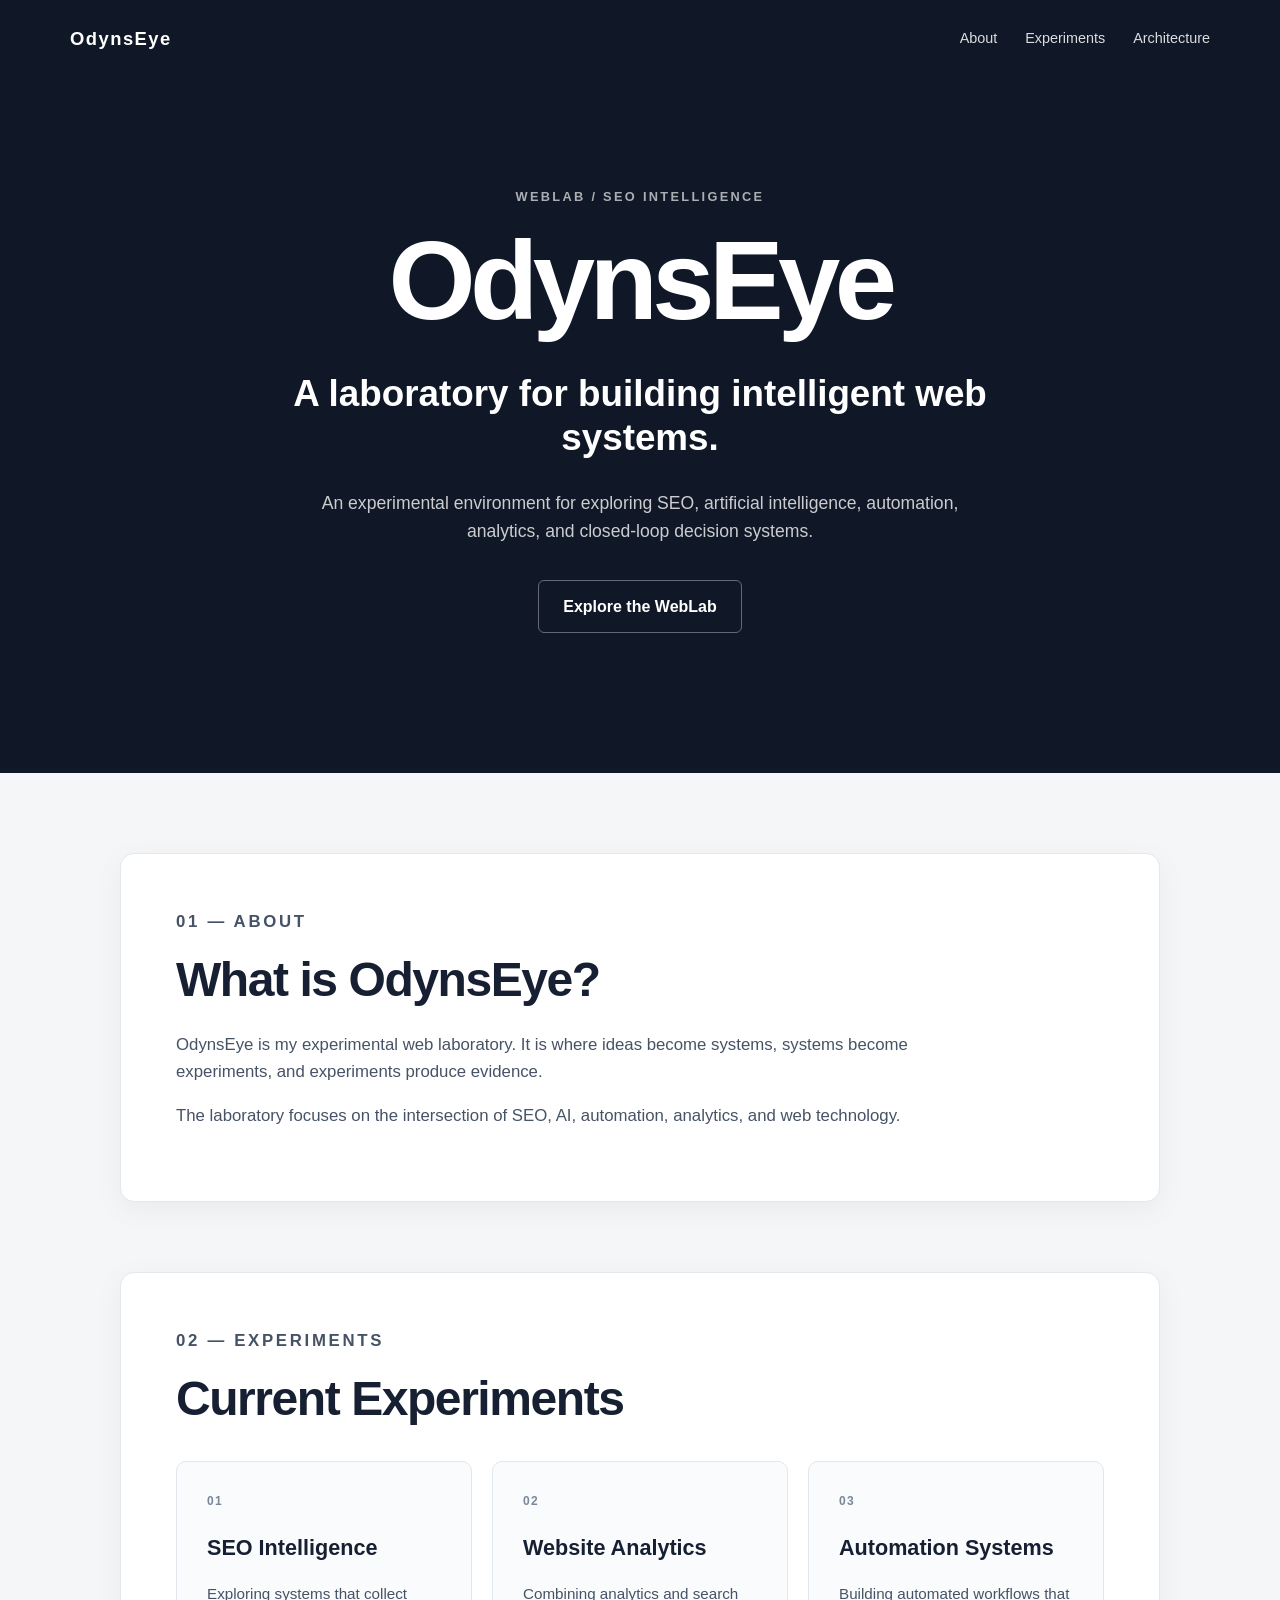
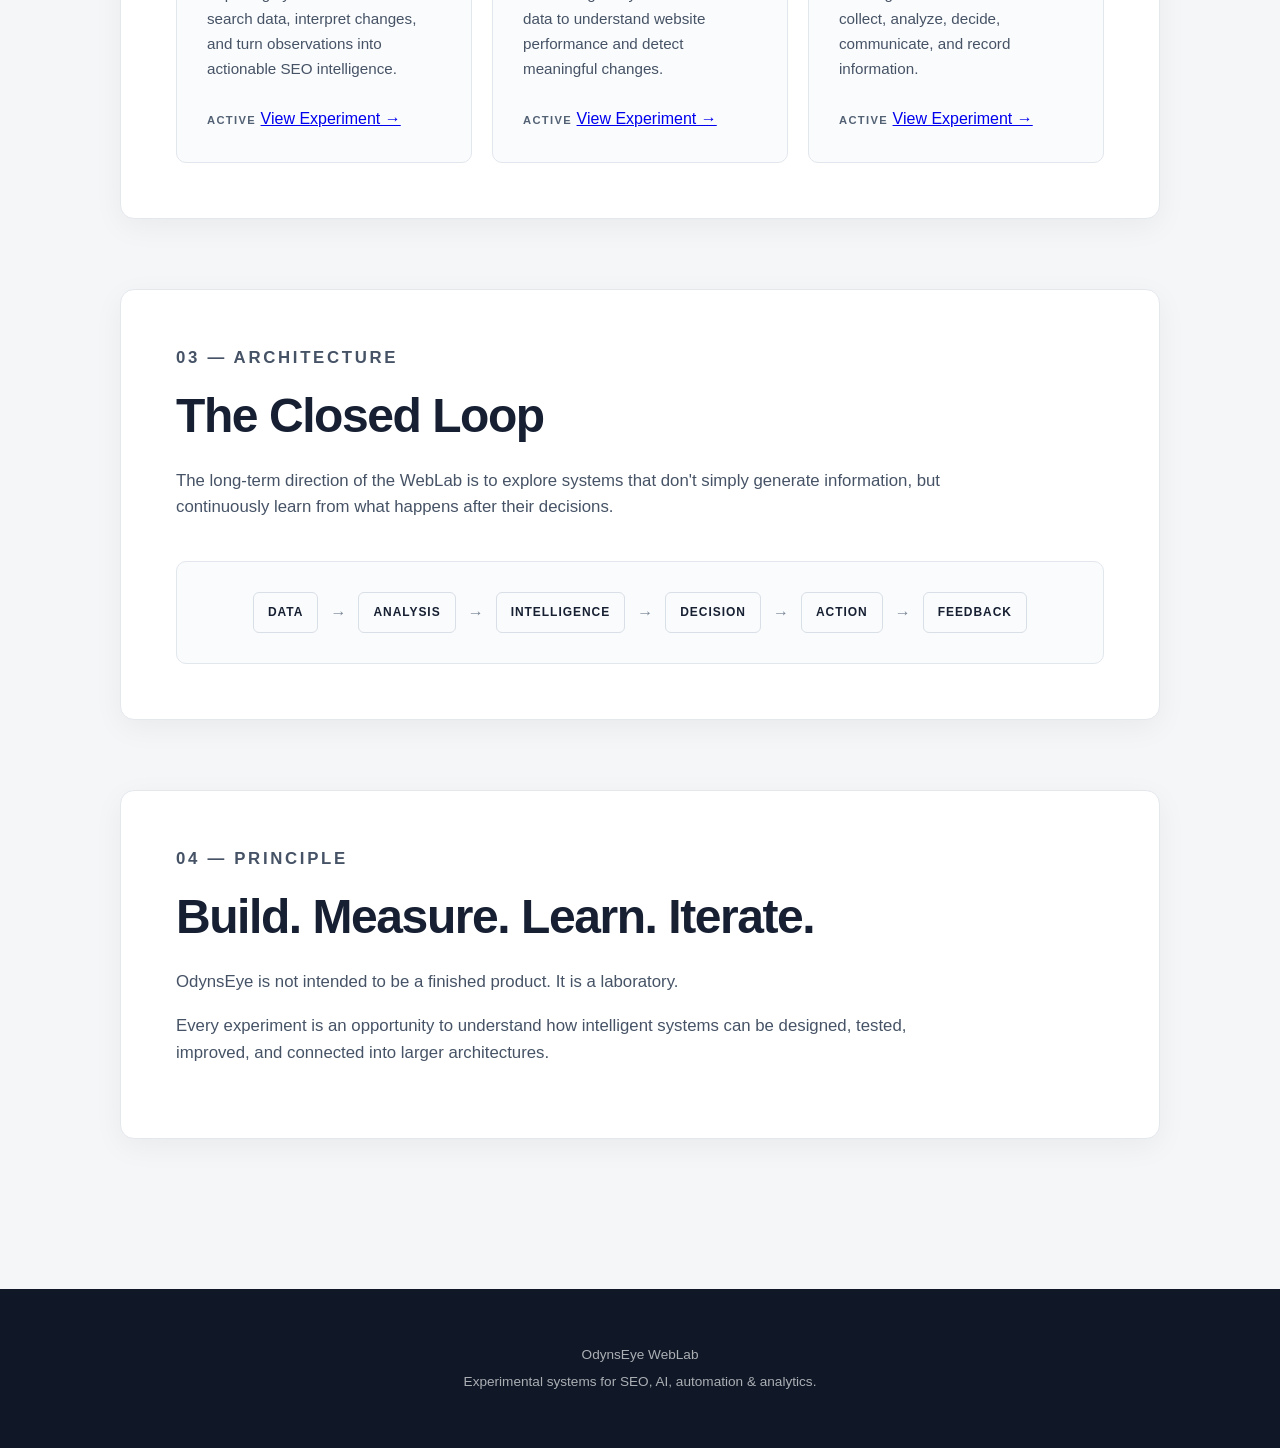
==== index.html @ a3a0fdaf "Update index.html" ====
<!DOCTYPE html>
<html lang="en">
<head>
    <meta charset="UTF-8">

    <meta name="viewport" content="width=device-width, initial-scale=1.0">

    <title>OdynsEye WebLab</title>

    <meta
        name="description"
        content="OdynsEye is a web laboratory for experimenting with SEO, AI, automation, analytics, and intelligent web systems."
    >

    <link rel="stylesheet" href="style.css">
</head>

<body>

    <header class="hero">

        <nav class="nav">
            <div class="logo">OdynsEye</div>

            <div class="nav-links">
                <a href="#about">About</a>
                <a href="#experiments">Experiments</a>
                <a href="#architecture">Architecture</a>
            </div>
        </nav>

        <div class="hero-content">

            <p class="eyebrow">WEBLAB / SEO INTELLIGENCE</p>

            <h1>OdynsEye</h1>

            <h2>A laboratory for building intelligent web systems.</h2>

            <p class="hero-text">
                An experimental environment for exploring SEO,
                artificial intelligence, automation, analytics,
                and closed-loop decision systems.
            </p>

            <a class="button" href="#experiments">
                Explore the WebLab
            </a>

        </div>

    </header>


    <main>

        <section id="about" class="section">

            <p class="section-label">01 — ABOUT</p>

            <h2>What is OdynsEye?</h2>

            <p>
                OdynsEye is my experimental web laboratory.
                It is where ideas become systems, systems become
                experiments, and experiments produce evidence.
            </p>

            <p>
                The laboratory focuses on the intersection of
                SEO, AI, automation, analytics, and web technology.
            </p>

        </section>


        <section id="experiments" class="section">

            <p class="section-label">02 — EXPERIMENTS</p>

            <h2>Current Experiments</h2>

            <div class="cards">

                <article class="card">
                    <span class="card-number">01</span>

                    <h3>SEO Intelligence</h3>

                    <p>
                        Exploring systems that collect search data,
                        interpret changes, and turn observations
                        into actionable SEO intelligence.
                    </p>

                    <span class="status">ACTIVE</span>

                    <a href="experiments/seo-intelligence.html">View Experiment →</a>
                </article>


                <article class="card">
                    <span class="card-number">02</span>

                    <h3>Website Analytics</h3>

                    <p>
                        Combining analytics and search data to
                        understand website performance and detect
                        meaningful changes.
                    </p>

                    <span class="status">ACTIVE</span>

                    <a href="#website-analytics">View Experiment →</a>
                </article>


                <article class="card">
                    <span class="card-number">03</span>

                    <h3>Automation Systems</h3>

                    <p>
                        Building automated workflows that collect,
                        analyze, decide, communicate, and record
                        information.
                    </p>

                    <span class="status">ACTIVE</span>

                    <a href="experiments/automation-systems.html">View Experiment →</a>
                </article>

            </div>

        </section>


        <section id="architecture" class="section">

            <p class="section-label">03 — ARCHITECTURE</p>

            <h2>The Closed Loop</h2>

            <p>
                The long-term direction of the WebLab is to explore
                systems that don't simply generate information,
                but continuously learn from what happens after
                their decisions.
            </p>

            <div class="loop">

                <div>DATA</div>
                <span>→</span>

                <div>ANALYSIS</div>
                <span>→</span>

                <div>INTELLIGENCE</div>
                <span>→</span>

                <div>DECISION</div>
                <span>→</span>

                <div>ACTION</div>
                <span>→</span>

                <div>FEEDBACK</div>

            </div>

        </section>


        <section class="section">

            <p class="section-label">04 — PRINCIPLE</p>

            <h2>Build. Measure. Learn. Iterate.</h2>

            <p>
                OdynsEye is not intended to be a finished product.
                It is a laboratory.
            </p>

            <p>
                Every experiment is an opportunity to understand
                how intelligent systems can be designed, tested,
                improved, and connected into larger architectures.
            </p>

        </section>

    </main>


    <footer>

        <p>
            OdynsEye WebLab
        </p>

        <p>
            Experimental systems for SEO, AI, automation & analytics.
        </p>

    </footer>

</body>
</html>
---- style.css ----
/* =========================================
   OdynsEye WebLab
   Visual System v1
   ========================================= */

* {
    box-sizing: border-box;
}

html {
    scroll-behavior: smooth;
}

body {
    margin: 0;
    font-family: Arial, Helvetica, sans-serif;
    line-height: 1.6;
    background: #f4f6f8;
    color: #172033;
}


/* =========================================
   NAVIGATION
   ========================================= */

.nav {
    max-width: 1200px;
    margin: 0 auto;
    padding: 24px 30px;

    display: flex;
    align-items: center;
    justify-content: space-between;
}

.logo {
    font-size: 1.15rem;
    font-weight: 700;
    letter-spacing: 0.08em;
}

.nav-links {
    display: flex;
    gap: 28px;
}

.nav-links a {
    color: white;
    text-decoration: none;
    font-size: 0.9rem;
    opacity: 0.85;
}

.nav-links a:hover {
    opacity: 1;
}


/* =========================================
   HERO
   ========================================= */

.hero {
    min-height: 620px;
    background: #101827;
    color: white;
}

.hero-content {
    max-width: 850px;
    margin: 0 auto;
    padding: 110px 30px 140px;
    text-align: center;
}

.eyebrow {
    margin: 0 0 20px;

    font-size: 0.8rem;
    font-weight: 700;
    letter-spacing: 0.18em;
    opacity: 0.65;
}

.hero h1 {
    margin: 0;

    font-size: clamp(4rem, 10vw, 7rem);
    line-height: 0.95;
    letter-spacing: -0.05em;
}

.hero h2 {
    margin: 38px auto 0;

    max-width: 760px;

    font-size: clamp(1.5rem, 3vw, 2.3rem);
    line-height: 1.2;
}

.hero-text {
    max-width: 700px;
    margin: 28px auto 35px;

    font-size: 1.1rem;
    opacity: 0.78;
}

.button {
    display: inline-block;

    padding: 13px 24px;

    border: 1px solid rgba(255, 255, 255, 0.35);
    border-radius: 6px;

    color: white;
    text-decoration: none;

    font-weight: 600;

    transition: all 0.2s ease;
}

.button:hover {
    background: white;
    color: #101827;
}


/* =========================================
   MAIN CONTENT
   ========================================= */

main {
    max-width: 1100px;
    margin: 0 auto;
    padding: 80px 30px;
}

.section {
    margin-bottom: 70px;

    padding: 55px;

    background: white;

    border: 1px solid #e4e8ed;
    border-radius: 14px;

    box-shadow: 0 8px 30px rgba(0, 0, 0, 0.05);
}

.section-label {
    margin: 0 0 18px;

    font-size: 0.75rem;
    font-weight: 700;
    letter-spacing: 0.16em;

    color: #637083;
}

.section h2 {
    margin: 0 0 25px;

    font-size: clamp(2rem, 4vw, 3rem);
    line-height: 1.1;
    letter-spacing: -0.03em;
}

.section p {
    max-width: 780px;

    font-size: 1.05rem;
    color: #465366;
}


/* =========================================
   EXPERIMENT CARDS
   ========================================= */

.cards {
    display: grid;
    grid-template-columns: repeat(3, 1fr);
    gap: 20px;

    margin-top: 35px;
}

.card {
    position: relative;

    padding: 30px;

    border: 1px solid #e2e7ed;
    border-radius: 10px;

    background: #fafbfc;

    transition:
        transform 0.2s ease,
        box-shadow 0.2s ease;
}

.card:hover {
    transform: translateY(-4px);
    box-shadow: 0 12px 30px rgba(0, 0, 0, 0.08);
}

.card-number {
    display: block;

    margin-bottom: 20px;

    font-size: 0.75rem;
    font-weight: 700;
    letter-spacing: 0.12em;

    color: #7a8798;
}

.card h3 {
    margin: 0 0 15px;

    font-size: 1.35rem;
}

.card p {
    margin-bottom: 25px;

    font-size: 0.95rem;
    line-height: 1.65;
}

.status {
    display: inline-block;

    font-size: 0.7rem;
    font-weight: 700;
    letter-spacing: 0.12em;

    color: #526174;
}


/* =========================================
   CLOSED LOOP
   ========================================= */

.loop {
    display: flex;
    align-items: center;
    justify-content: center;
    flex-wrap: wrap;
    gap: 12px;

    margin-top: 40px;
    padding: 30px;

    border: 1px solid #e2e7ed;
    border-radius: 10px;

    background: #fafbfc;
}

.loop div {
    padding: 10px 14px;

    border: 1px solid #d9dfe7;
    border-radius: 6px;

    font-size: 0.75rem;
    font-weight: 700;
    letter-spacing: 0.08em;
}

.loop span {
    color: #7a8798;
    font-weight: 700;
}


/* =========================================
   FOOTER
   ========================================= */

footer {
    padding: 50px 30px;

    text-align: center;

    background: #101827;
    color: white;
}

footer p {
    margin: 5px 0;

    opacity: 0.65;
    font-size: 0.85rem;
}


/* =========================================
   RESPONSIVE
   ========================================= */

@media (max-width: 800px) {

    .nav {
        padding: 20px;
    }

    .nav-links {
        gap: 15px;
    }

    .hero-content {
        padding: 90px 20px 110px;
    }

    main {
        padding: 50px 20px;
    }

    .section {
        padding: 35px 25px;
    }

    .cards {
        grid-template-columns: 1fr;
    }

    .loop {
        justify-content: flex-start;
    }
}


@media (max-width: 500px) {

    .nav {
        align-items: flex-start;
        flex-direction: column;
        gap: 15px;
    }

    .nav-links {
        flex-wrap: wrap;
    }

    .hero {
        min-height: auto;
    }

    .hero h1 {
        font-size: 4rem;
    }

    .hero h2 {
        font-size: 1.5rem;
    }

    .hero-text {
        font-size: 1rem;
    }
}
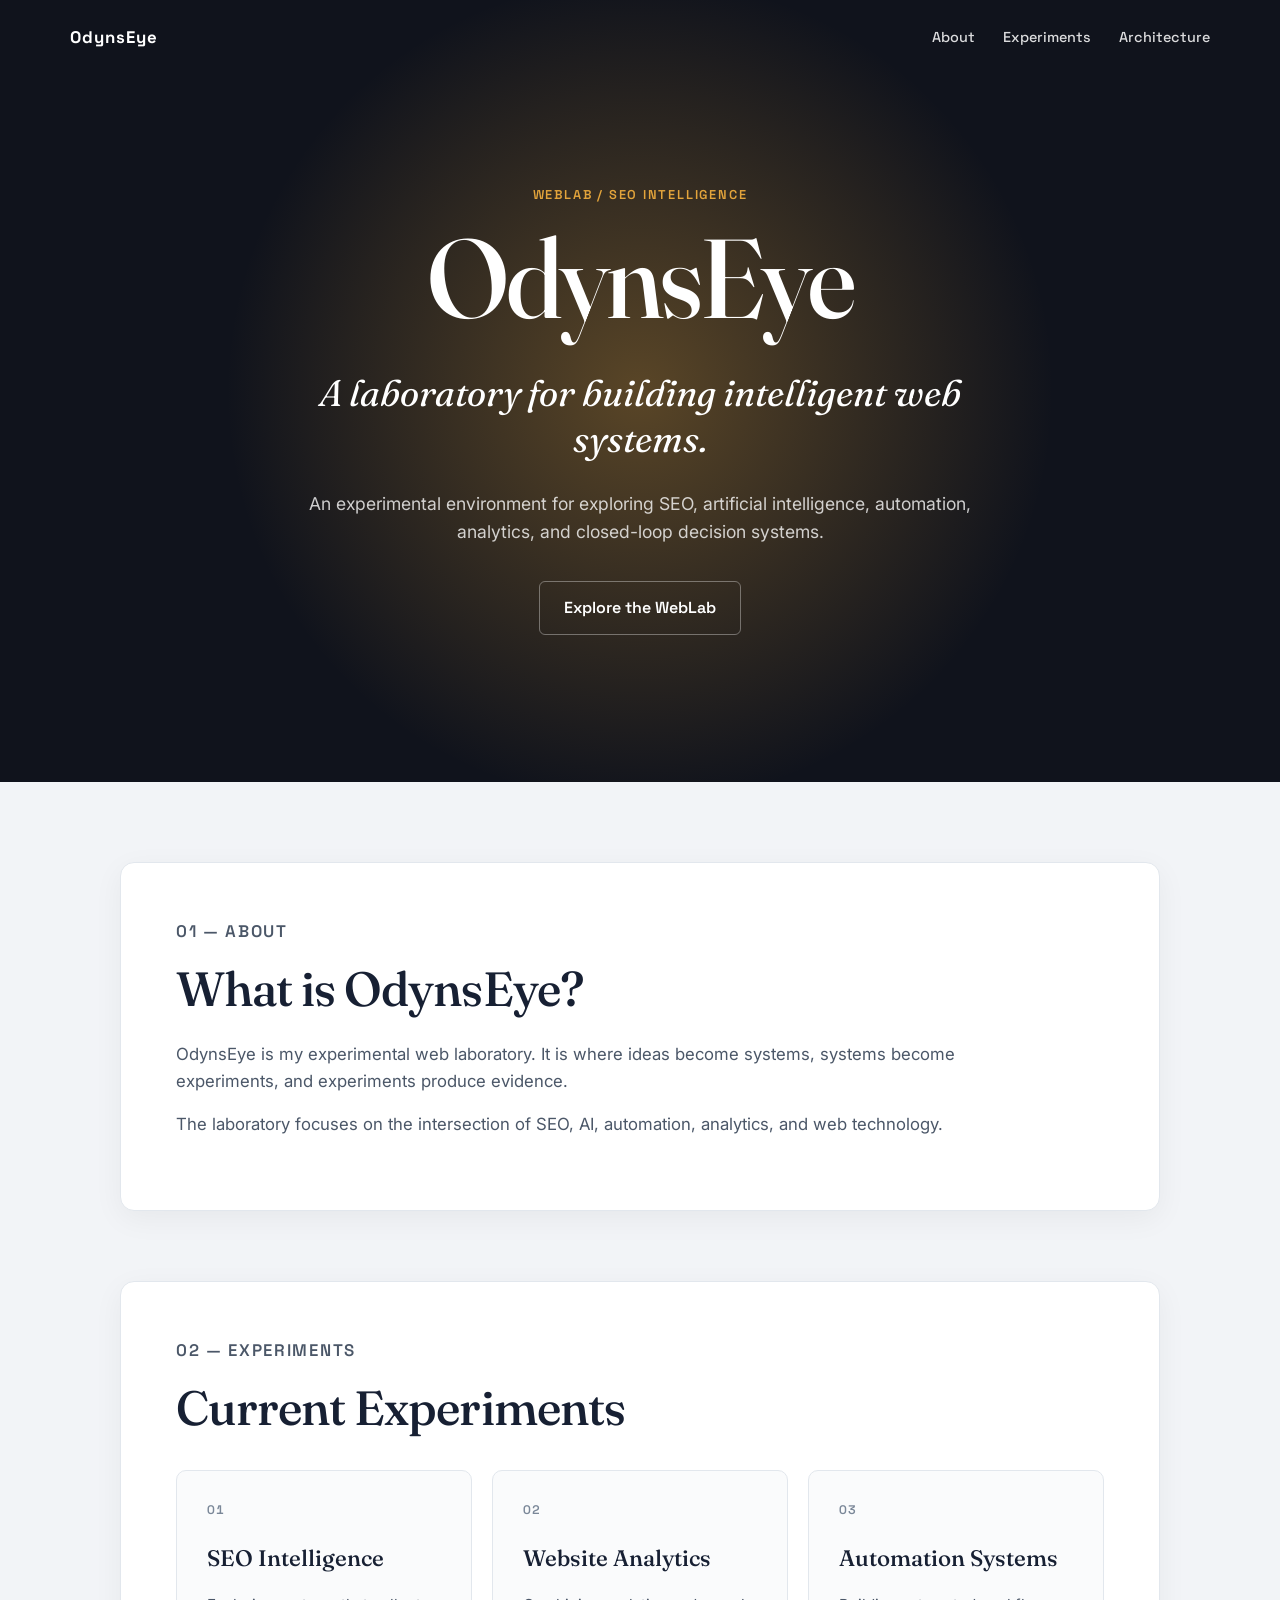
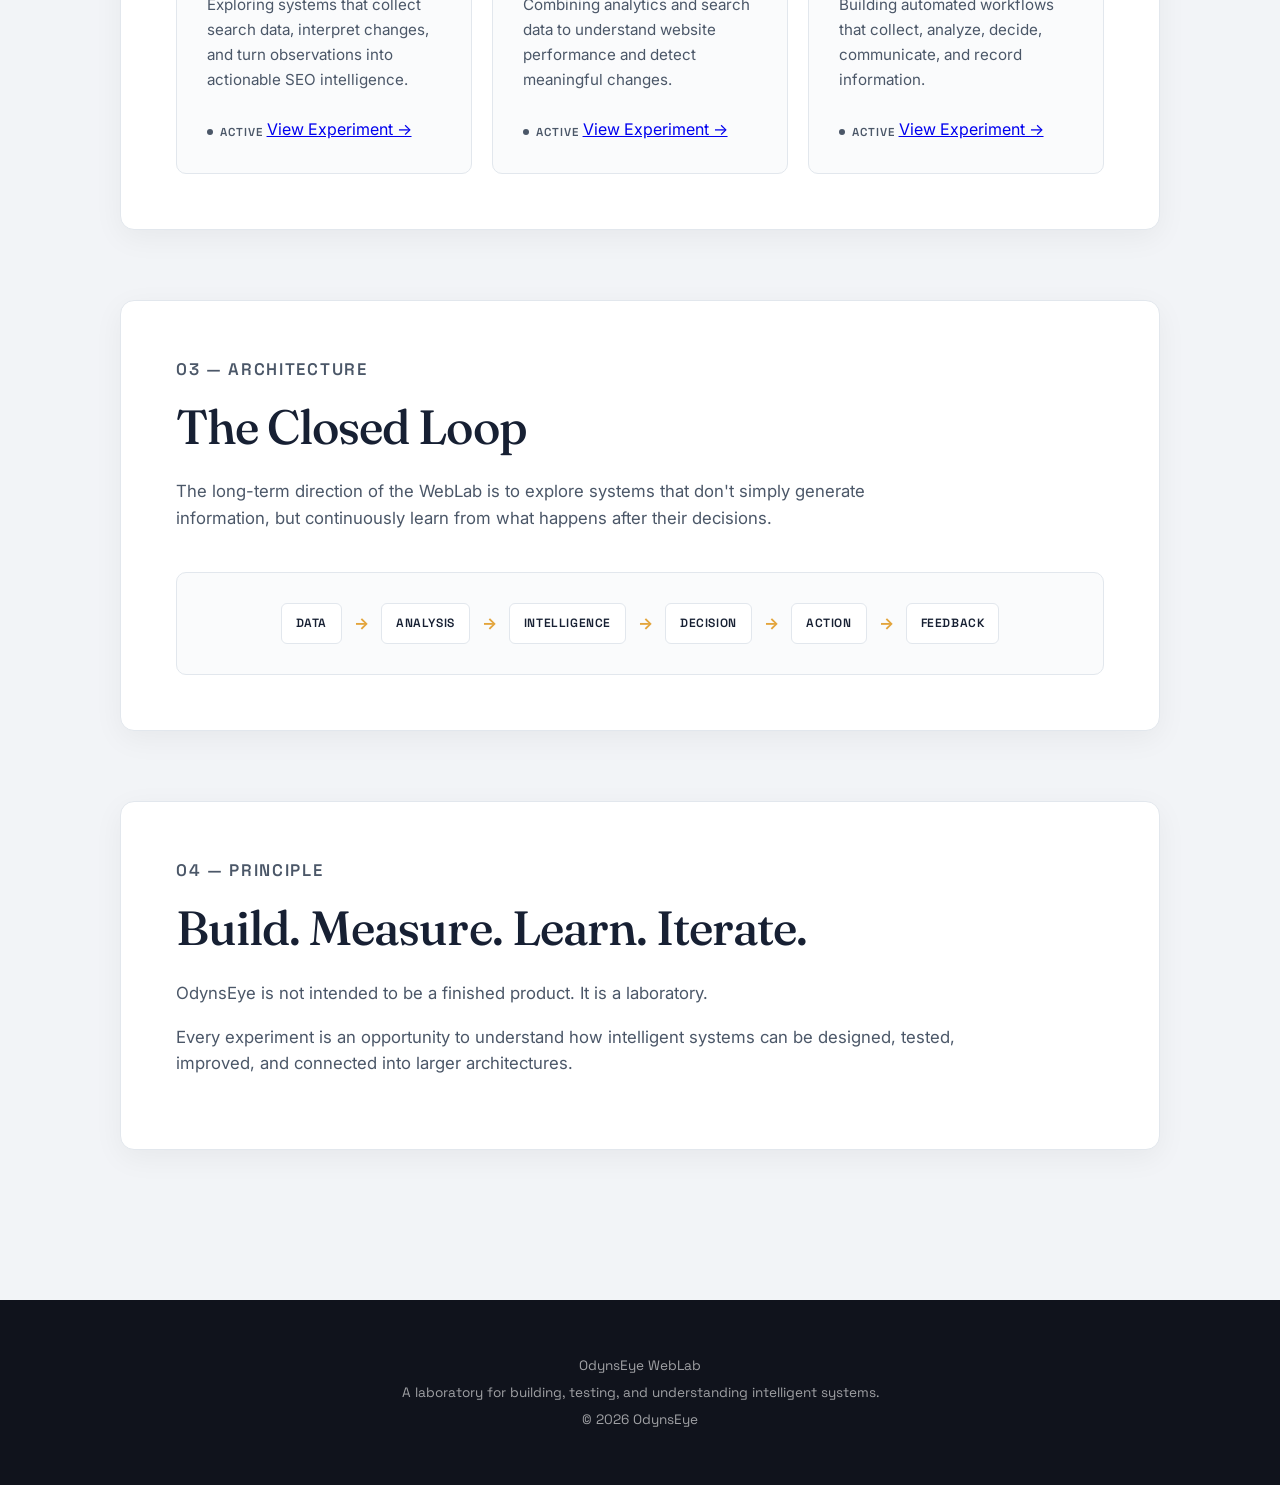
==== commit db242c9d: "Update index.html" ====
--- a/index.html
+++ b/index.html
@@ -112,7 +112,7 @@
 
                     <span class="status">ACTIVE</span>
 
-                    <a href="#website-analytics">View Experiment →</a>
+                    <a href="experiments/website-analytics.html">View Experiment →</a>
                 </article>
 
 
@@ -195,18 +195,11 @@
 
     </main>
 
-
-    <footer>
-
-        <p>
-            OdynsEye WebLab
-        </p>
-
-        <p>
-            Experimental systems for SEO, AI, automation & analytics.
-        </p>
-
-    </footer>
+<footer>
+    <p>OdynsEye WebLab</p>
+    <p>A laboratory for building, testing, and understanding intelligent systems.</p>
+    <p>© 2026 OdynsEye</p>
+</footer>
 
 </body>
 </html>
--- a/style.css
+++ b/style.css
@@ -1,7 +1,26 @@
 /* =========================================
    OdynsEye WebLab
-   Visual System v1
-   ========================================= */
+   Visual System v2 — "Iris & Instrument"
+   ========================================= */
+
+@import url('https://fonts.googleapis.com/css2?family=Fraunces:opsz,wght@9..144,400;9..144,500;9..144,600&family=Space+Grotesk:wght@500;600;700&family=Inter:wght@400;500&display=swap');
+
+:root {
+    --ink: #10131c;
+    --ink-soft: #171c29;
+    --paper: #f2f4f7;
+    --card: #ffffff;
+    --line: #e2e7ed;
+    --text-muted: #4b5768;
+    --text-faint: #7a8798;
+    --accent: #e3a43b;
+    --accent-dim: rgba(227, 164, 59, 0.35);
+    --scan: #6fd8c9;
+
+    --font-display: "Fraunces", "Iowan Old Style", Georgia, serif;
+    --font-mono: "Space Grotesk", "IBM Plex Mono", monospace;
+    --font-body: "Inter", -apple-system, "Segoe UI", sans-serif;
+}
 
 * {
     box-sizing: border-box;
@@ -13,9 +32,9 @@
 
 body {
     margin: 0;
-    font-family: Arial, Helvetica, sans-serif;
+    font-family: var(--font-body);
     line-height: 1.6;
-    background: #f4f6f8;
+    background: var(--paper);
     color: #172033;
 }
 
@@ -35,9 +54,11 @@
 }
 
 .logo {
-    font-size: 1.15rem;
+    font-family: var(--font-mono);
+    font-size: 1.05rem;
     font-weight: 700;
-    letter-spacing: 0.08em;
+    letter-spacing: 0.06em;
+    color: white;
 }
 
 .nav-links {
@@ -46,28 +67,89 @@
 }
 
 .nav-links a {
+    position: relative;
+
     color: white;
     text-decoration: none;
+    font-family: var(--font-mono);
     font-size: 0.9rem;
+    font-weight: 500;
     opacity: 0.85;
+}
+
+.nav-links a::after {
+    content: "";
+    position: absolute;
+    left: 0;
+    bottom: -4px;
+
+    width: 100%;
+    height: 1px;
+
+    background: var(--accent);
+    transform: scaleX(0);
+    transform-origin: left;
+    transition: transform 0.25s ease;
 }
 
 .nav-links a:hover {
     opacity: 1;
 }
 
+.nav-links a:hover::after {
+    transform: scaleX(1);
+}
+
+.nav-links a:focus-visible,
+.button:focus-visible {
+    outline: 2px solid var(--accent);
+    outline-offset: 3px;
+}
+
 
 /* =========================================
    HERO
    ========================================= */
 
 .hero {
+    position: relative;
+    overflow: hidden;
+
     min-height: 620px;
-    background: #101827;
+    background: var(--ink);
     color: white;
 }
 
+.hero::before {
+    content: "";
+    position: absolute;
+    top: 50%;
+    left: 50%;
+
+    width: 900px;
+    height: 900px;
+
+    background: radial-gradient(circle, var(--accent-dim) 0%, rgba(227, 164, 59, 0) 65%);
+    transform: translate(-50%, -50%);
+
+    animation: iris-breathe 7s ease-in-out infinite;
+}
+
+@keyframes iris-breathe {
+    0%, 100% {
+        opacity: 0.55;
+        transform: translate(-50%, -50%) scale(0.9);
+    }
+    50% {
+        opacity: 0.9;
+        transform: translate(-50%, -50%) scale(1.05);
+    }
+}
+
 .hero-content {
+    position: relative;
+    z-index: 1;
+
     max-width: 850px;
     margin: 0 auto;
     padding: 110px 30px 140px;
@@ -77,18 +159,29 @@
 .eyebrow {
     margin: 0 0 20px;
 
+    font-family: var(--font-mono);
     font-size: 0.8rem;
-    font-weight: 700;
-    letter-spacing: 0.18em;
-    opacity: 0.65;
+    font-weight: 600;
+    letter-spacing: 0.14em;
+    opacity: 0;
+    color: var(--accent);
+
+    animation: rise-in 0.7s ease forwards;
+    animation-delay: 0.05s;
 }
 
 .hero h1 {
     margin: 0;
 
+    font-family: var(--font-display);
+    font-weight: 500;
     font-size: clamp(4rem, 10vw, 7rem);
     line-height: 0.95;
-    letter-spacing: -0.05em;
+    letter-spacing: -0.03em;
+    opacity: 0;
+
+    animation: rise-in 0.8s ease forwards;
+    animation-delay: 0.18s;
 }
 
 .hero h2 {
@@ -96,8 +189,15 @@
 
     max-width: 760px;
 
+    font-family: var(--font-display);
+    font-weight: 400;
+    font-style: italic;
     font-size: clamp(1.5rem, 3vw, 2.3rem);
-    line-height: 1.2;
+    line-height: 1.25;
+    opacity: 0;
+
+    animation: rise-in 0.8s ease forwards;
+    animation-delay: 0.34s;
 }
 
 .hero-text {
@@ -105,10 +205,27 @@
     margin: 28px auto 35px;
 
     font-size: 1.1rem;
-    opacity: 0.78;
+    opacity: 0;
+    color: rgba(255, 255, 255, 0.78);
+
+    animation: rise-in 0.8s ease forwards;
+    animation-delay: 0.5s;
+}
+
+@keyframes rise-in {
+    from {
+        opacity: 0;
+        transform: translateY(16px);
+    }
+    to {
+        opacity: 1;
+        transform: translateY(0);
+    }
 }
 
 .button {
+    position: relative;
+    overflow: hidden;
     display: inline-block;
 
     padding: 13px 24px;
@@ -118,15 +235,40 @@
 
     color: white;
     text-decoration: none;
-
+    font-family: var(--font-mono);
     font-weight: 600;
 
-    transition: all 0.2s ease;
+    opacity: 0;
+
+    animation: rise-in 0.8s ease forwards;
+    animation-delay: 0.64s;
+
+    transition: color 0.25s ease, border-color 0.25s ease, background 0.25s ease;
+}
+
+.button::before {
+    content: "";
+    position: absolute;
+    top: 0;
+    left: -60%;
+
+    width: 40%;
+    height: 100%;
+
+    background: rgba(255, 255, 255, 0.5);
+    transform: skewX(-20deg);
+
+    transition: left 0.5s ease;
 }
 
 .button:hover {
     background: white;
-    color: #101827;
+    color: var(--ink);
+    border-color: white;
+}
+
+.button:hover::before {
+    left: 130%;
 }
 
 
@@ -145,9 +287,9 @@
 
     padding: 55px;
 
-    background: white;
-
-    border: 1px solid #e4e8ed;
+    background: var(--card);
+
+    border: 1px solid var(--line);
     border-radius: 14px;
 
     box-shadow: 0 8px 30px rgba(0, 0, 0, 0.05);
@@ -156,26 +298,29 @@
 .section-label {
     margin: 0 0 18px;
 
-    font-size: 0.75rem;
-    font-weight: 700;
-    letter-spacing: 0.16em;
-
-    color: #637083;
+    font-family: var(--font-mono);
+    font-size: 0.78rem;
+    font-weight: 600;
+    letter-spacing: 0.1em;
+
+    color: var(--text-faint);
 }
 
 .section h2 {
     margin: 0 0 25px;
 
+    font-family: var(--font-display);
+    font-weight: 500;
     font-size: clamp(2rem, 4vw, 3rem);
     line-height: 1.1;
-    letter-spacing: -0.03em;
+    letter-spacing: -0.02em;
 }
 
 .section p {
     max-width: 780px;
 
     font-size: 1.05rem;
-    color: #465366;
+    color: var(--text-muted);
 }
 
 
@@ -193,22 +338,45 @@
 
 .card {
     position: relative;
+    overflow: hidden;
 
     padding: 30px;
 
-    border: 1px solid #e2e7ed;
+    border: 1px solid var(--line);
     border-radius: 10px;
 
     background: #fafbfc;
 
     transition:
-        transform 0.2s ease,
-        box-shadow 0.2s ease;
+        transform 0.25s ease,
+        box-shadow 0.25s ease,
+        border-color 0.25s ease;
+}
+
+.card::before {
+    content: "";
+    position: absolute;
+    top: 0;
+    left: 0;
+    right: 0;
+
+    height: 3px;
+
+    background: var(--accent);
+    transform: scaleX(0);
+    transform-origin: left;
+
+    transition: transform 0.3s ease;
 }
 
 .card:hover {
     transform: translateY(-4px);
     box-shadow: 0 12px 30px rgba(0, 0, 0, 0.08);
+    border-color: rgba(227, 164, 59, 0.4);
+}
+
+.card:hover::before {
+    transform: scaleX(1);
 }
 
 .card-number {
@@ -216,17 +384,21 @@
 
     margin-bottom: 20px;
 
-    font-size: 0.75rem;
-    font-weight: 700;
-    letter-spacing: 0.12em;
-
-    color: #7a8798;
+    font-family: var(--font-mono);
+    font-size: 0.78rem;
+    font-weight: 600;
+    letter-spacing: 0.08em;
+    font-variant-numeric: tabular-nums;
+
+    color: var(--text-faint);
 }
 
 .card h3 {
     margin: 0 0 15px;
 
-    font-size: 1.35rem;
+    font-family: var(--font-display);
+    font-weight: 500;
+    font-size: 1.4rem;
 }
 
 .card p {
@@ -234,16 +406,41 @@
 
     font-size: 0.95rem;
     line-height: 1.65;
+    color: var(--text-muted);
 }
 
 .status {
-    display: inline-block;
-
-    font-size: 0.7rem;
-    font-weight: 700;
-    letter-spacing: 0.12em;
-
-    color: #526174;
+    display: inline-flex;
+    align-items: center;
+    gap: 7px;
+
+    font-family: var(--font-mono);
+    font-size: 0.72rem;
+    font-weight: 600;
+    letter-spacing: 0.08em;
+
+    color: var(--text-muted);
+}
+
+.status::before {
+    content: "";
+
+    width: 6px;
+    height: 6px;
+    border-radius: 50%;
+
+    background: currentColor;
+
+    animation: pulse-dot 2s ease-in-out infinite;
+}
+
+@keyframes pulse-dot {
+    0%, 100% {
+        opacity: 0.4;
+    }
+    50% {
+        opacity: 1;
+    }
 }
 
 
@@ -252,6 +449,9 @@
    ========================================= */
 
 .loop {
+    position: relative;
+    overflow: hidden;
+
     display: flex;
     align-items: center;
     justify-content: center;
@@ -261,25 +461,57 @@
     margin-top: 40px;
     padding: 30px;
 
-    border: 1px solid #e2e7ed;
+    border: 1px solid var(--line);
     border-radius: 10px;
 
     background: #fafbfc;
 }
 
+.loop::after {
+    content: "";
+    position: absolute;
+    top: 0;
+    left: -30%;
+
+    width: 30%;
+    height: 100%;
+
+    background: linear-gradient(90deg, transparent, rgba(111, 216, 201, 0.16), transparent);
+
+    animation: scan-sweep 4.5s linear infinite;
+}
+
+@keyframes scan-sweep {
+    from {
+        left: -30%;
+    }
+    to {
+        left: 100%;
+    }
+}
+
 .loop div {
+    position: relative;
+    z-index: 1;
+
     padding: 10px 14px;
 
-    border: 1px solid #d9dfe7;
+    border: 1px solid var(--line);
     border-radius: 6px;
 
+    font-family: var(--font-mono);
     font-size: 0.75rem;
-    font-weight: 700;
-    letter-spacing: 0.08em;
+    font-weight: 600;
+    letter-spacing: 0.05em;
+
+    background: var(--card);
 }
 
 .loop span {
-    color: #7a8798;
+    position: relative;
+    z-index: 1;
+
+    color: var(--accent);
     font-weight: 700;
 }
 
@@ -293,14 +525,15 @@
 
     text-align: center;
 
-    background: #101827;
+    background: var(--ink);
     color: white;
 }
 
 footer p {
     margin: 5px 0;
 
-    opacity: 0.65;
+    font-family: var(--font-mono);
+    opacity: 0.6;
     font-size: 0.85rem;
 }
 
@@ -369,3 +602,32 @@
         font-size: 1rem;
     }
 }
+
+
+/* =========================================
+   MOTION PREFERENCES
+   ========================================= */
+
+@media (prefers-reduced-motion: reduce) {
+
+    .hero::before,
+    .loop::after,
+    .status::before {
+        animation: none;
+    }
+
+    .eyebrow,
+    .hero h1,
+    .hero h2,
+    .hero-text,
+    .button {
+        animation: none;
+        opacity: 1;
+    }
+
+    .card,
+    .button::before,
+    .nav-links a::after {
+        transition: none;
+    }
+}
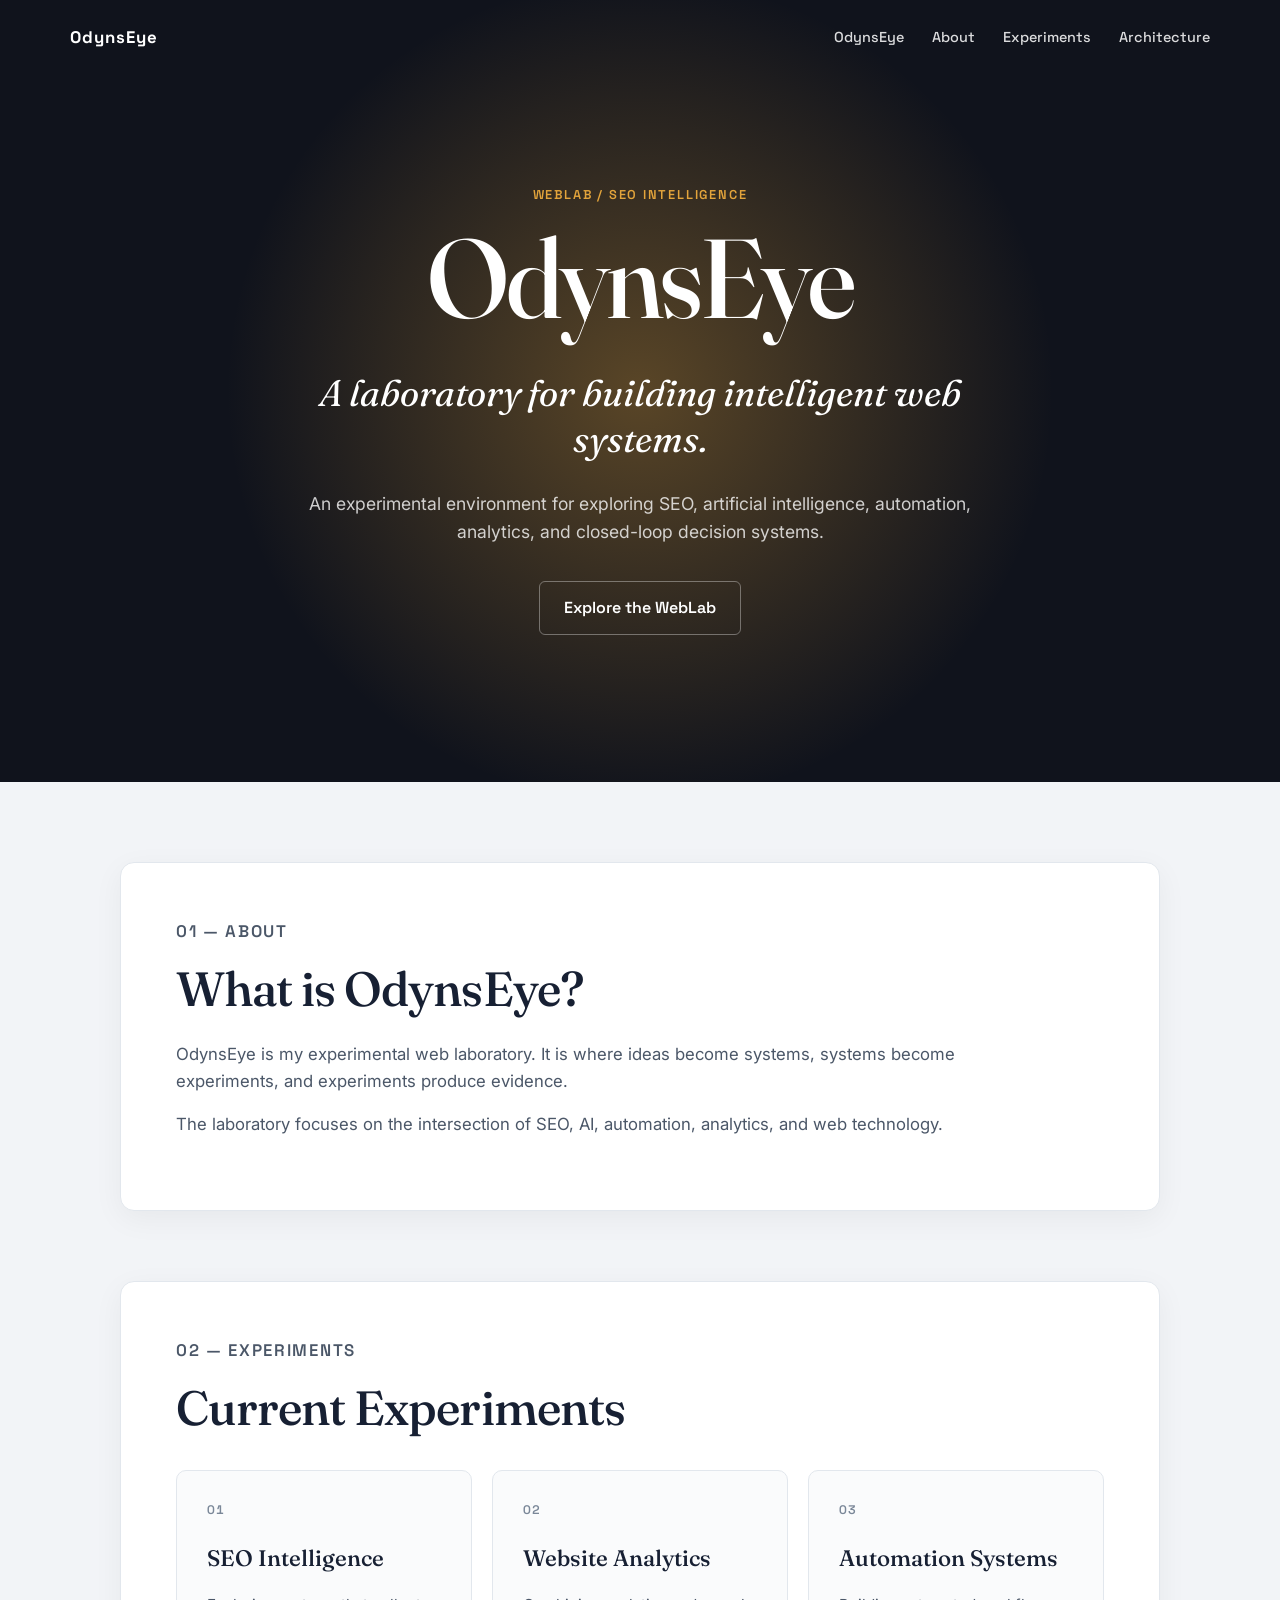
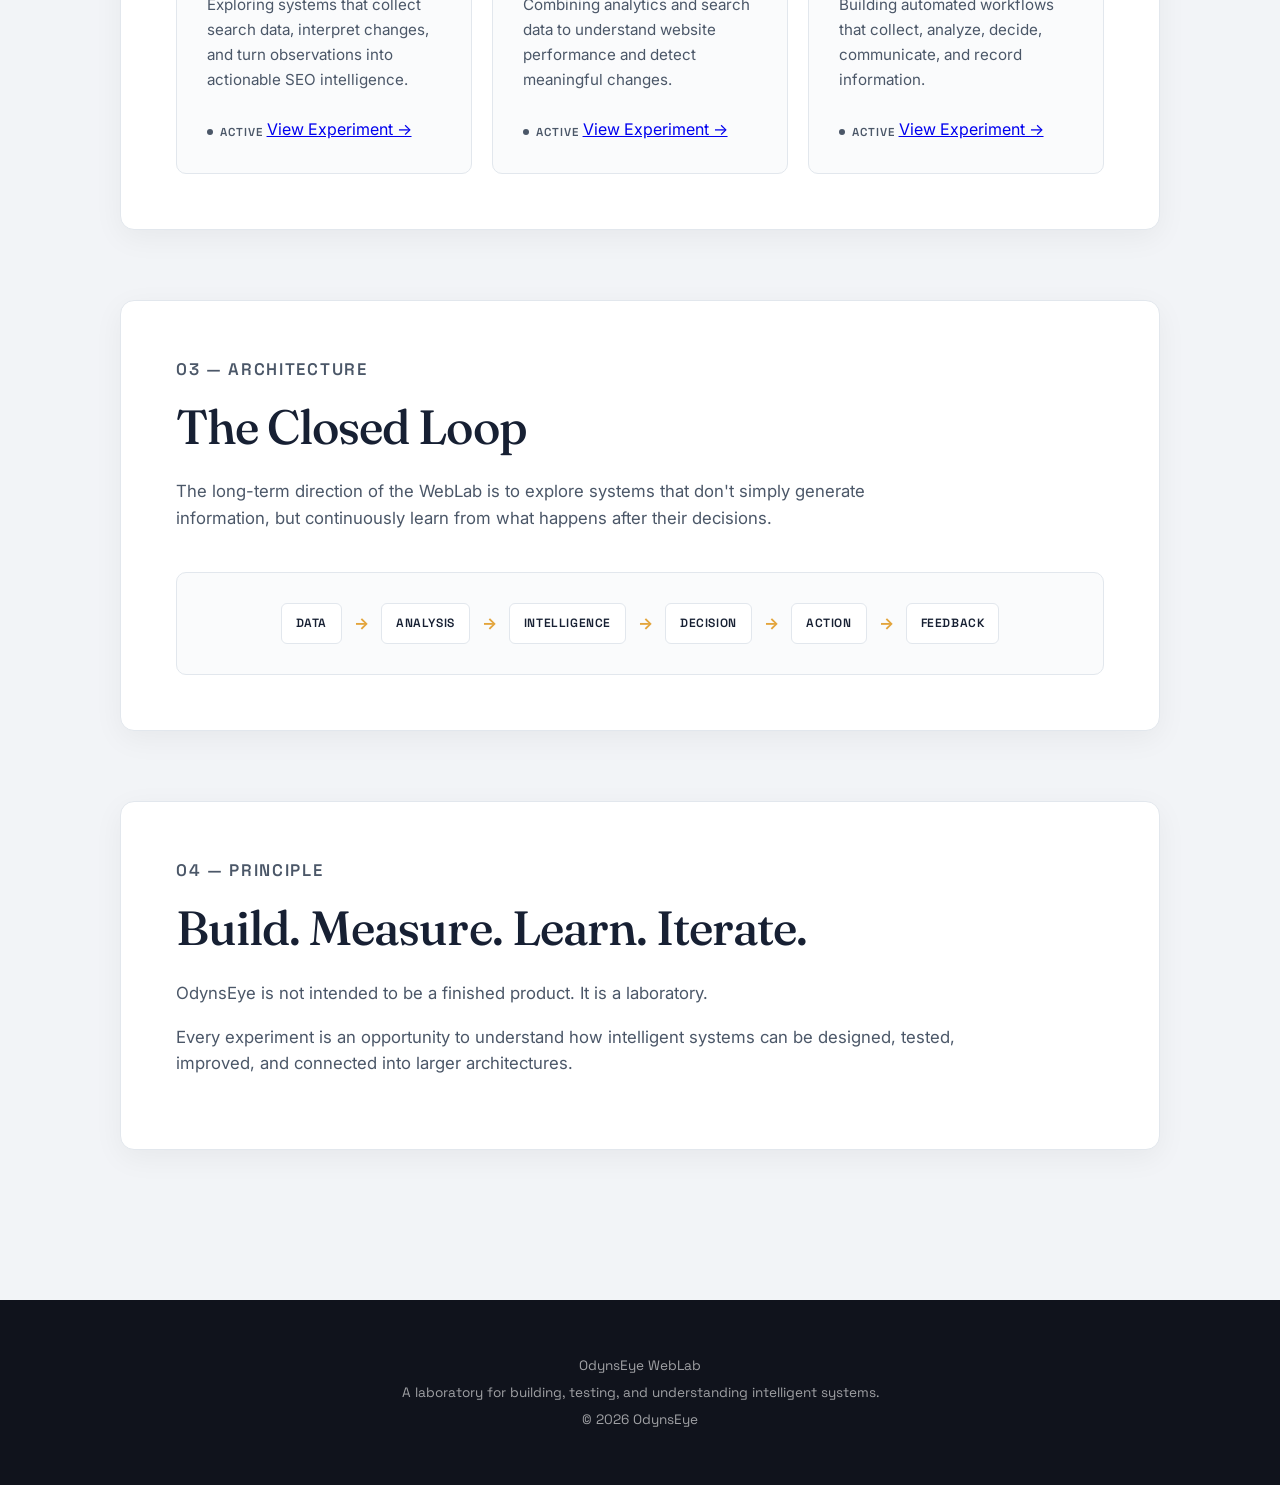
==== commit a6036fb7: "Update index.html" ====
--- a/index.html
+++ b/index.html
@@ -23,9 +23,10 @@
             <div class="logo">OdynsEye</div>
 
             <div class="nav-links">
-                <a href="#about">About</a>
+                <a href="index.html">OdynsEye</a>
+                <a href="about/index.html">About</a>
                 <a href="#experiments">Experiments</a>
-                <a href="#architecture">Architecture</a>
+                <a href="architecture/index.html">Architecture</a>
             </div>
         </nav>
 
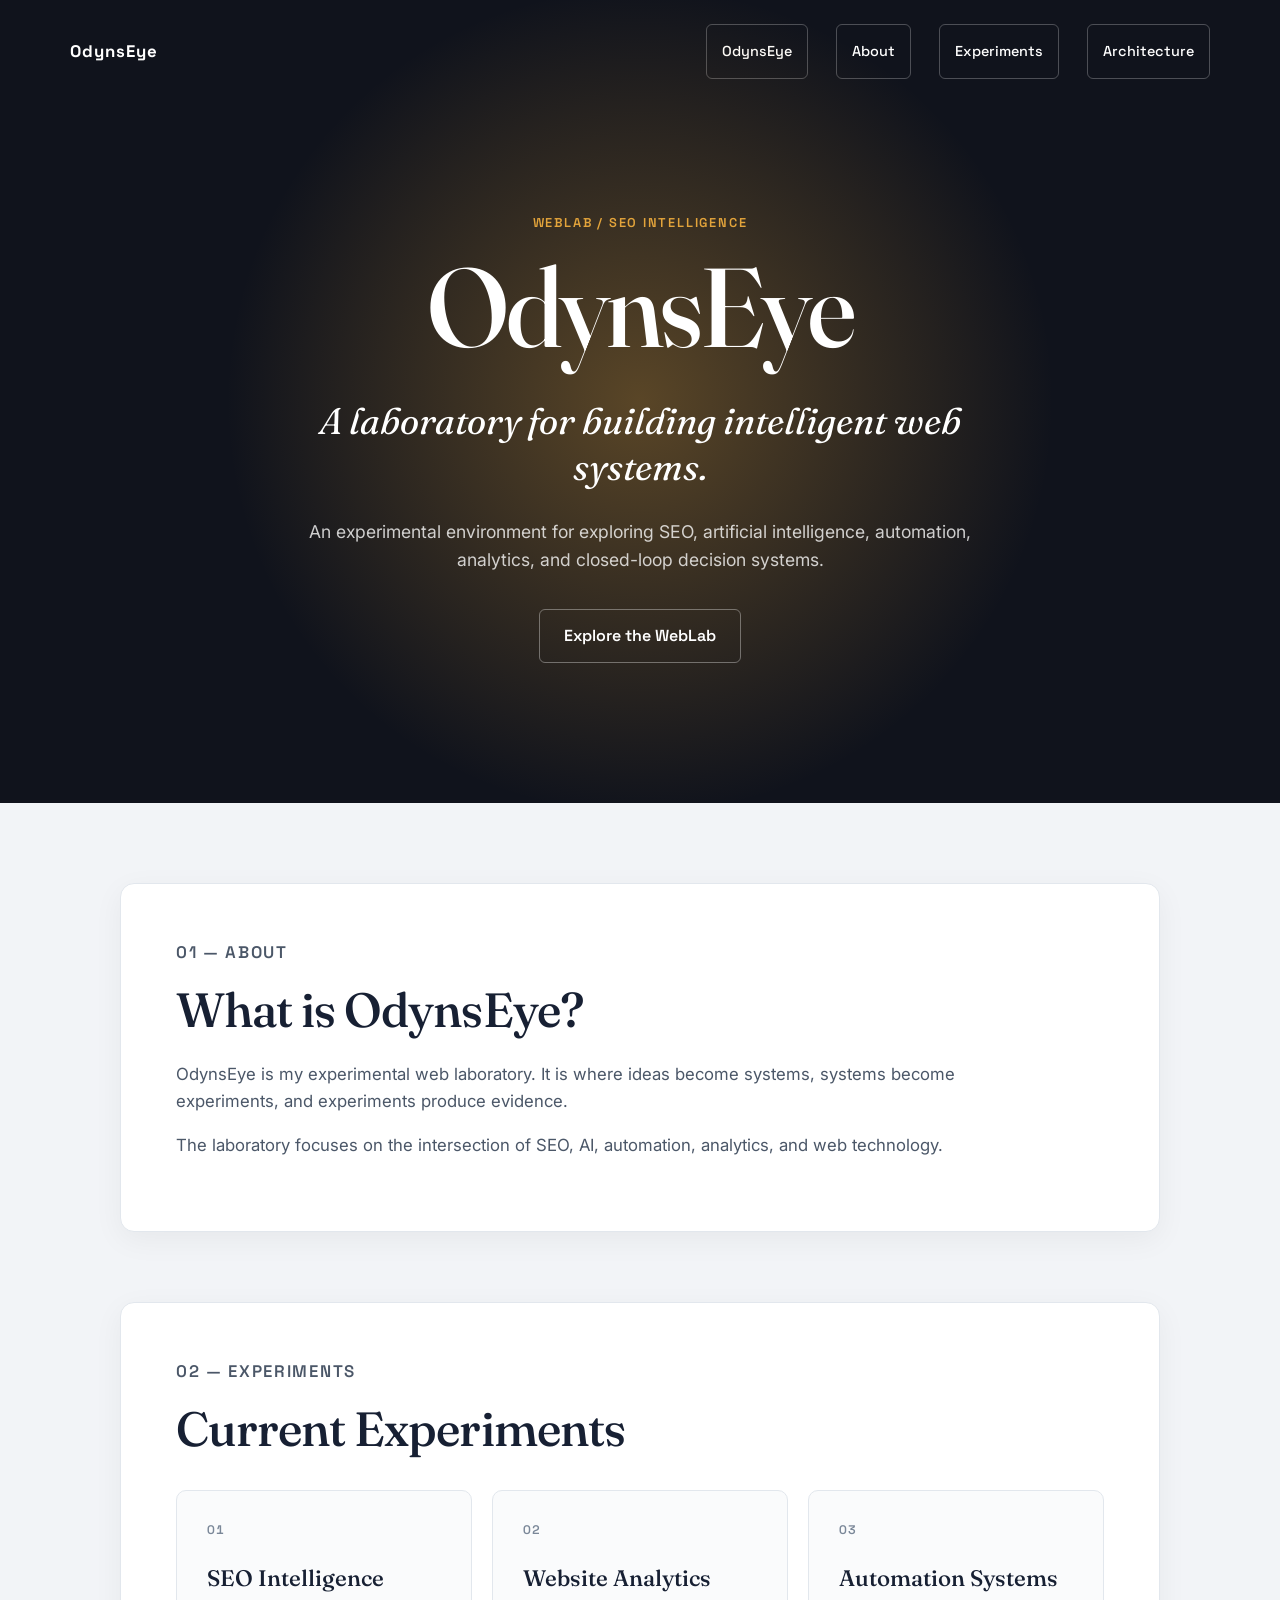
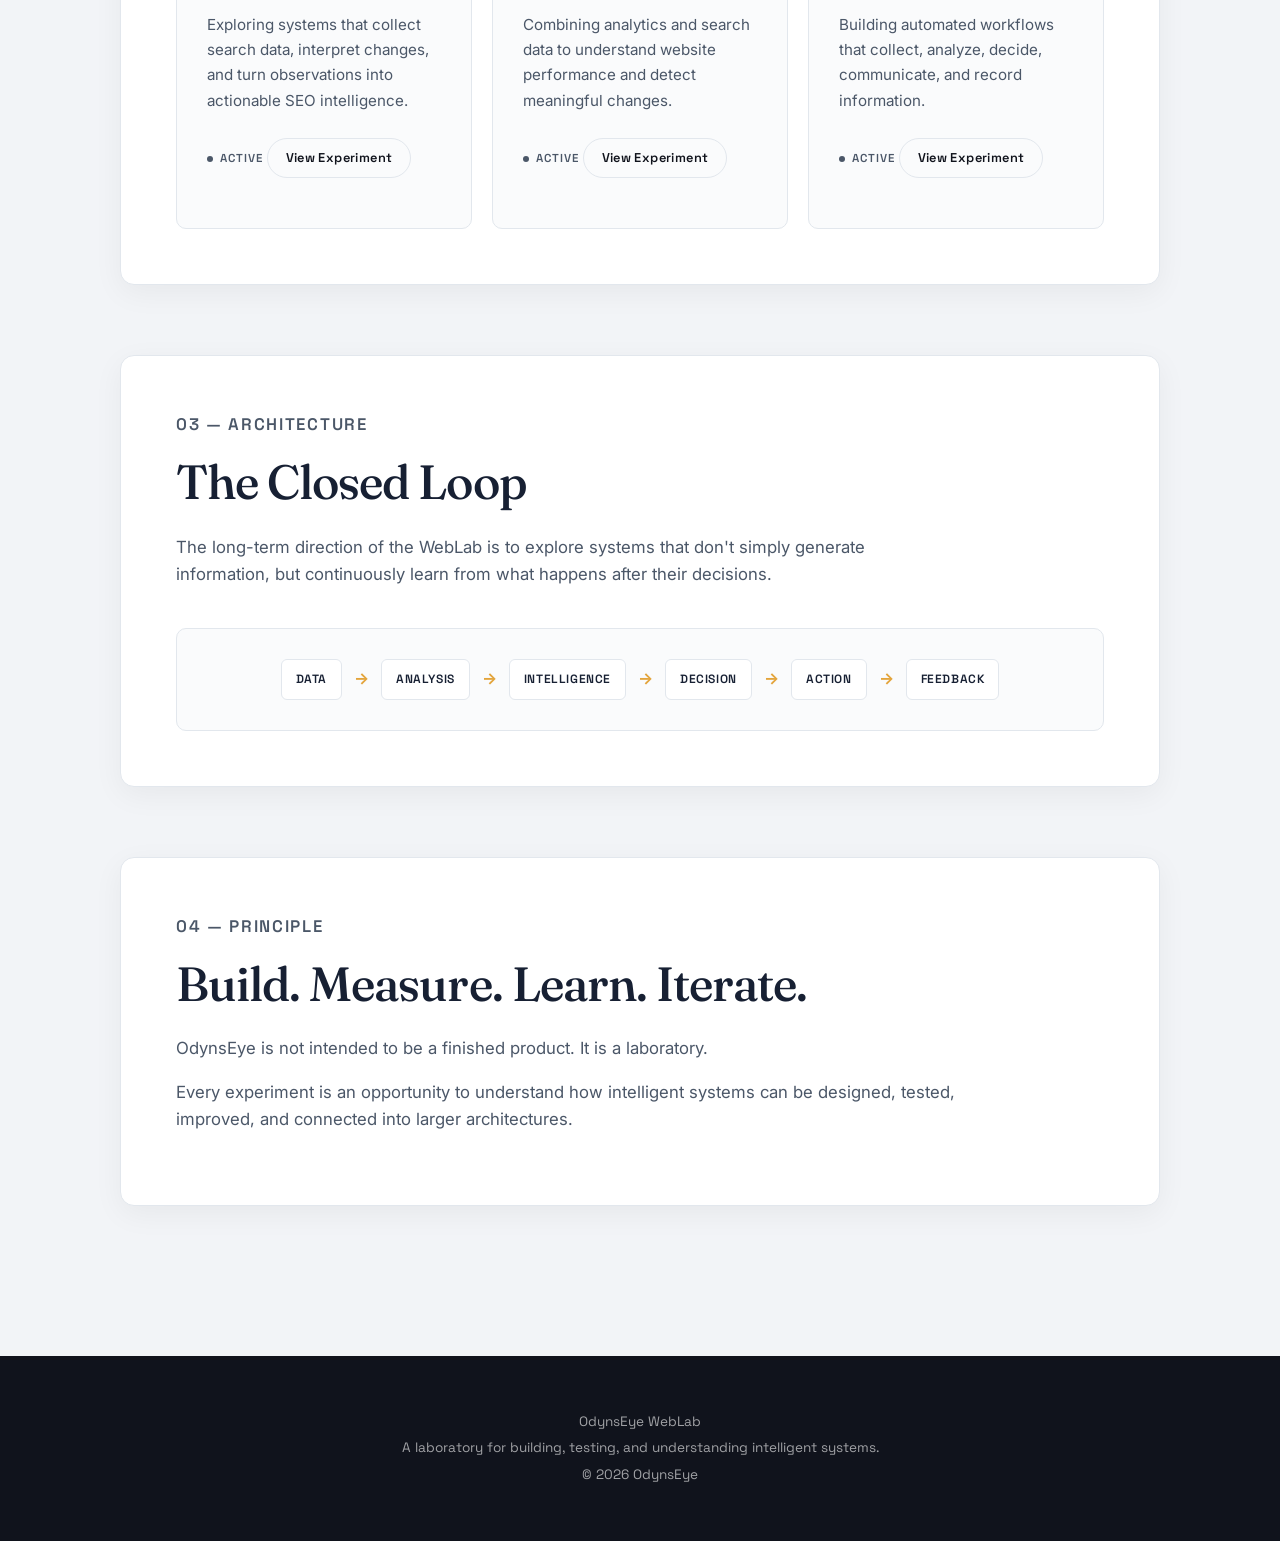
==== commit 0822c185: "Update index.html" ====
--- a/index.html
+++ b/index.html
@@ -1,27 +1,27 @@
-<!DOCTYPE html>
+
 <html lang="en">
 <head>
     <meta charset="UTF-8">
-
+ 
     <meta name="viewport" content="width=device-width, initial-scale=1.0">
-
+ 
     <title>OdynsEye WebLab</title>
-
+ 
     <meta
         name="description"
         content="OdynsEye is a web laboratory for experimenting with SEO, AI, automation, analytics, and intelligent web systems."
     >
-
+ 
     <link rel="stylesheet" href="style.css">
 </head>
-
+ 
 <body>
-
+ 
     <header class="hero">
-
+ 
         <nav class="nav">
             <div class="logo">OdynsEye</div>
-
+ 
             <div class="nav-links">
                 <a href="index.html">OdynsEye</a>
                 <a href="about/index.html">About</a>
@@ -29,178 +29,178 @@
                 <a href="architecture/index.html">Architecture</a>
             </div>
         </nav>
-
+ 
         <div class="hero-content">
-
+ 
             <p class="eyebrow">WEBLAB / SEO INTELLIGENCE</p>
-
+ 
             <h1>OdynsEye</h1>
-
+ 
             <h2>A laboratory for building intelligent web systems.</h2>
-
+ 
             <p class="hero-text">
                 An experimental environment for exploring SEO,
                 artificial intelligence, automation, analytics,
                 and closed-loop decision systems.
             </p>
-
+ 
             <a class="button" href="#experiments">
                 Explore the WebLab
             </a>
-
+ 
         </div>
-
+ 
     </header>
-
-
+ 
+ 
     <main>
-
+ 
         <section id="about" class="section">
-
+ 
             <p class="section-label">01 — ABOUT</p>
-
+ 
             <h2>What is OdynsEye?</h2>
-
+ 
             <p>
                 OdynsEye is my experimental web laboratory.
                 It is where ideas become systems, systems become
                 experiments, and experiments produce evidence.
             </p>
-
+ 
             <p>
                 The laboratory focuses on the intersection of
                 SEO, AI, automation, analytics, and web technology.
             </p>
-
-        </section>
-
-
+ 
+        </section>
+ 
+ 
         <section id="experiments" class="section">
-
+ 
             <p class="section-label">02 — EXPERIMENTS</p>
-
+ 
             <h2>Current Experiments</h2>
-
+ 
             <div class="cards">
-
+ 
                 <article class="card">
                     <span class="card-number">01</span>
-
+ 
                     <h3>SEO Intelligence</h3>
-
+ 
                     <p>
                         Exploring systems that collect search data,
                         interpret changes, and turn observations
                         into actionable SEO intelligence.
                     </p>
-
+ 
                     <span class="status">ACTIVE</span>
-
-                    <a href="experiments/seo-intelligence.html">View Experiment →</a>
+ 
+                    <a class="card-link" href="experiments/seo-intelligence.html">View Experiment</a>
                 </article>
-
-
+ 
+ 
                 <article class="card">
                     <span class="card-number">02</span>
-
+ 
                     <h3>Website Analytics</h3>
-
+ 
                     <p>
                         Combining analytics and search data to
                         understand website performance and detect
                         meaningful changes.
                     </p>
-
+ 
                     <span class="status">ACTIVE</span>
-
-                    <a href="experiments/website-analytics.html">View Experiment →</a>
+ 
+                    <a class="card-link" href="experiments/website-analytics.html">View Experiment</a>
                 </article>
-
-
+ 
+ 
                 <article class="card">
                     <span class="card-number">03</span>
-
+ 
                     <h3>Automation Systems</h3>
-
+ 
                     <p>
                         Building automated workflows that collect,
                         analyze, decide, communicate, and record
                         information.
                     </p>
-
+ 
                     <span class="status">ACTIVE</span>
-
-                    <a href="experiments/automation-systems.html">View Experiment →</a>
+ 
+                    <a class="card-link" href="experiments/automation-systems.html">View Experiment</a>
                 </article>
-
+ 
             </div>
-
-        </section>
-
-
+ 
+        </section>
+ 
+ 
         <section id="architecture" class="section">
-
+ 
             <p class="section-label">03 — ARCHITECTURE</p>
-
+ 
             <h2>The Closed Loop</h2>
-
+ 
             <p>
                 The long-term direction of the WebLab is to explore
                 systems that don't simply generate information,
                 but continuously learn from what happens after
                 their decisions.
             </p>
-
+ 
             <div class="loop">
-
+ 
                 <div>DATA</div>
                 <span>→</span>
-
+ 
                 <div>ANALYSIS</div>
                 <span>→</span>
-
+ 
                 <div>INTELLIGENCE</div>
                 <span>→</span>
-
+ 
                 <div>DECISION</div>
                 <span>→</span>
-
+ 
                 <div>ACTION</div>
                 <span>→</span>
-
+ 
                 <div>FEEDBACK</div>
-
+ 
             </div>
-
-        </section>
-
-
+ 
+        </section>
+ 
+ 
         <section class="section">
-
+ 
             <p class="section-label">04 — PRINCIPLE</p>
-
+ 
             <h2>Build. Measure. Learn. Iterate.</h2>
-
+ 
             <p>
                 OdynsEye is not intended to be a finished product.
                 It is a laboratory.
             </p>
-
+ 
             <p>
                 Every experiment is an opportunity to understand
                 how intelligent systems can be designed, tested,
                 improved, and connected into larger architectures.
             </p>
-
-        </section>
-
+ 
+        </section>
+ 
     </main>
-
+ 
 <footer>
     <p>OdynsEye WebLab</p>
     <p>A laboratory for building, testing, and understanding intelligent systems.</p>
     <p>© 2026 OdynsEye</p>
 </footer>
-
+ 
 </body>
 </html>
--- a/style.css
+++ b/style.css
@@ -2,9 +2,9 @@
    OdynsEye WebLab
    Visual System v2 — "Iris & Instrument"
    ========================================= */
-
+ 
 @import url('https://fonts.googleapis.com/css2?family=Fraunces:opsz,wght@9..144,400;9..144,500;9..144,600&family=Space+Grotesk:wght@500;600;700&family=Inter:wght@400;500&display=swap');
-
+ 
 :root {
     --ink: #10131c;
     --ink-soft: #171c29;
@@ -16,20 +16,20 @@
     --accent: #e3a43b;
     --accent-dim: rgba(227, 164, 59, 0.35);
     --scan: #6fd8c9;
-
+ 
     --font-display: "Fraunces", "Iowan Old Style", Georgia, serif;
     --font-mono: "Space Grotesk", "IBM Plex Mono", monospace;
     --font-body: "Inter", -apple-system, "Segoe UI", sans-serif;
 }
-
+ 
 * {
     box-sizing: border-box;
 }
-
+ 
 html {
     scroll-behavior: smooth;
 }
-
+ 
 body {
     margin: 0;
     font-family: var(--font-body);
@@ -37,22 +37,22 @@
     background: var(--paper);
     color: #172033;
 }
-
-
+ 
+ 
 /* =========================================
    NAVIGATION
    ========================================= */
-
+ 
 .nav {
     max-width: 1200px;
     margin: 0 auto;
     padding: 24px 30px;
-
+ 
     display: flex;
     align-items: center;
     justify-content: space-between;
 }
-
+ 
 .logo {
     font-family: var(--font-mono);
     font-size: 1.05rem;
@@ -60,81 +60,71 @@
     letter-spacing: 0.06em;
     color: white;
 }
-
+ 
 .nav-links {
     display: flex;
     gap: 28px;
 }
-
+ 
 .nav-links a {
-    position: relative;
-
+    display: inline-block;
+ 
+    padding: 15px 15px;
+ 
+    border: 1px solid rgba(255, 255, 255, 0.25);
+    border-radius: 6px;
+ 
     color: white;
     text-decoration: none;
     font-family: var(--font-mono);
     font-size: 0.9rem;
     font-weight: 500;
-    opacity: 0.85;
-}
-
-.nav-links a::after {
-    content: "";
-    position: absolute;
-    left: 0;
-    bottom: -4px;
-
-    width: 100%;
-    height: 1px;
-
-    background: var(--accent);
-    transform: scaleX(0);
-    transform-origin: left;
-    transition: transform 0.25s ease;
-}
-
+    opacity: 1;
+ 
+    transition: background 0.25s ease, border-color 0.25s ease, transform 0.2s ease;
+}
+ 
 .nav-links a:hover {
-    opacity: 1;
-}
-
-.nav-links a:hover::after {
-    transform: scaleX(1);
-}
-
+    background: rgba(255, 255, 255, 0.08);
+    border-color: var(--accent);
+    transform: translateY(-2px);
+}
+ 
 .nav-links a:focus-visible,
 .button:focus-visible {
     outline: 2px solid var(--accent);
     outline-offset: 3px;
 }
-
-
+ 
+ 
 /* =========================================
    HERO
    ========================================= */
-
+ 
 .hero {
     position: relative;
     overflow: hidden;
-
+ 
     min-height: 620px;
     background: var(--ink);
     color: white;
 }
-
+ 
 .hero::before {
     content: "";
     position: absolute;
     top: 50%;
     left: 50%;
-
+ 
     width: 900px;
     height: 900px;
-
+ 
     background: radial-gradient(circle, var(--accent-dim) 0%, rgba(227, 164, 59, 0) 65%);
     transform: translate(-50%, -50%);
-
+ 
     animation: iris-breathe 7s ease-in-out infinite;
 }
-
+ 
 @keyframes iris-breathe {
     0%, 100% {
         opacity: 0.55;
@@ -145,73 +135,73 @@
         transform: translate(-50%, -50%) scale(1.05);
     }
 }
-
+ 
 .hero-content {
     position: relative;
     z-index: 1;
-
+ 
     max-width: 850px;
     margin: 0 auto;
     padding: 110px 30px 140px;
     text-align: center;
 }
-
+ 
 .eyebrow {
     margin: 0 0 20px;
-
+ 
     font-family: var(--font-mono);
     font-size: 0.8rem;
     font-weight: 600;
     letter-spacing: 0.14em;
     opacity: 0;
     color: var(--accent);
-
+ 
     animation: rise-in 0.7s ease forwards;
     animation-delay: 0.05s;
 }
-
+ 
 .hero h1 {
     margin: 0;
-
+ 
     font-family: var(--font-display);
     font-weight: 500;
     font-size: clamp(4rem, 10vw, 7rem);
     line-height: 0.95;
     letter-spacing: -0.03em;
     opacity: 0;
-
+ 
     animation: rise-in 0.8s ease forwards;
     animation-delay: 0.18s;
 }
-
+ 
 .hero h2 {
     margin: 38px auto 0;
-
+ 
     max-width: 760px;
-
+ 
     font-family: var(--font-display);
     font-weight: 400;
     font-style: italic;
     font-size: clamp(1.5rem, 3vw, 2.3rem);
     line-height: 1.25;
     opacity: 0;
-
+ 
     animation: rise-in 0.8s ease forwards;
     animation-delay: 0.34s;
 }
-
+ 
 .hero-text {
     max-width: 700px;
     margin: 28px auto 35px;
-
+ 
     font-size: 1.1rem;
     opacity: 0;
     color: rgba(255, 255, 255, 0.78);
-
+ 
     animation: rise-in 0.8s ease forwards;
     animation-delay: 0.5s;
 }
-
+ 
 @keyframes rise-in {
     from {
         opacity: 0;
@@ -222,218 +212,270 @@
         transform: translateY(0);
     }
 }
-
+ 
 .button {
     position: relative;
     overflow: hidden;
     display: inline-block;
-
+ 
     padding: 13px 24px;
-
+ 
     border: 1px solid rgba(255, 255, 255, 0.35);
     border-radius: 6px;
-
+ 
     color: white;
     text-decoration: none;
     font-family: var(--font-mono);
     font-weight: 600;
-
+ 
     opacity: 0;
-
+ 
     animation: rise-in 0.8s ease forwards;
     animation-delay: 0.64s;
-
+ 
     transition: color 0.25s ease, border-color 0.25s ease, background 0.25s ease;
 }
-
+ 
 .button::before {
     content: "";
     position: absolute;
     top: 0;
     left: -60%;
-
+ 
     width: 40%;
     height: 100%;
-
+ 
     background: rgba(255, 255, 255, 0.5);
     transform: skewX(-20deg);
-
+ 
     transition: left 0.5s ease;
 }
-
+ 
 .button:hover {
     background: white;
     color: var(--ink);
     border-color: white;
 }
-
+ 
 .button:hover::before {
     left: 130%;
 }
-
-
+ 
+ 
 /* =========================================
    MAIN CONTENT
    ========================================= */
-
+ 
 main {
     max-width: 1100px;
     margin: 0 auto;
     padding: 80px 30px;
 }
-
+ 
 .section {
     margin-bottom: 70px;
-
+ 
     padding: 55px;
-
+ 
     background: var(--card);
-
+ 
     border: 1px solid var(--line);
     border-radius: 14px;
-
+ 
     box-shadow: 0 8px 30px rgba(0, 0, 0, 0.05);
 }
-
+ 
 .section-label {
     margin: 0 0 18px;
-
+ 
     font-family: var(--font-mono);
     font-size: 0.78rem;
     font-weight: 600;
     letter-spacing: 0.1em;
-
+ 
     color: var(--text-faint);
 }
-
+ 
 .section h2 {
     margin: 0 0 25px;
-
+ 
     font-family: var(--font-display);
     font-weight: 500;
     font-size: clamp(2rem, 4vw, 3rem);
     line-height: 1.1;
     letter-spacing: -0.02em;
 }
-
+ 
 .section p {
     max-width: 780px;
-
+ 
     font-size: 1.05rem;
     color: var(--text-muted);
 }
-
-
+ 
+ 
 /* =========================================
    EXPERIMENT CARDS
    ========================================= */
-
+ 
 .cards {
     display: grid;
     grid-template-columns: repeat(3, 1fr);
     gap: 20px;
-
+ 
     margin-top: 35px;
 }
-
+ 
 .card {
     position: relative;
     overflow: hidden;
-
+ 
     padding: 30px;
-
+ 
     border: 1px solid var(--line);
     border-radius: 10px;
-
+ 
     background: #fafbfc;
-
+ 
     transition:
         transform 0.25s ease,
         box-shadow 0.25s ease,
         border-color 0.25s ease;
 }
-
+ 
 .card::before {
     content: "";
     position: absolute;
     top: 0;
     left: 0;
     right: 0;
-
+ 
     height: 3px;
-
+ 
     background: var(--accent);
     transform: scaleX(0);
     transform-origin: left;
-
+ 
     transition: transform 0.3s ease;
 }
-
+ 
 .card:hover {
     transform: translateY(-4px);
     box-shadow: 0 12px 30px rgba(0, 0, 0, 0.08);
     border-color: rgba(227, 164, 59, 0.4);
 }
-
+ 
 .card:hover::before {
     transform: scaleX(1);
 }
-
+ 
 .card-number {
     display: block;
-
+ 
     margin-bottom: 20px;
-
+ 
     font-family: var(--font-mono);
     font-size: 0.78rem;
     font-weight: 600;
     letter-spacing: 0.08em;
     font-variant-numeric: tabular-nums;
-
+ 
     color: var(--text-faint);
 }
-
+ 
 .card h3 {
     margin: 0 0 15px;
-
+ 
     font-family: var(--font-display);
     font-weight: 500;
     font-size: 1.4rem;
 }
-
+ 
 .card p {
     margin-bottom: 25px;
-
+ 
     font-size: 0.95rem;
     line-height: 1.65;
     color: var(--text-muted);
 }
-
+ 
+ 
+/* -- dedicated button for links inside a card -- */
+ 
+.card-link {
+    position: relative;
+    overflow: hidden;
+    display: inline-flex;
+ 
+    margin-bottom: 20px;
+    padding: 9px 18px;
+ 
+    border: 1px solid var(--line);
+    border-radius: 999px;
+ 
+    font-family: var(--font-mono);
+    font-size: 0.8rem;
+    font-weight: 600;
+    letter-spacing: 0.03em;
+    color: var(--ink);
+    text-decoration: none;
+ 
+    transition: color 0.3s ease, border-color 0.3s ease;
+}
+ 
+.card-link::before {
+    content: "";
+    position: absolute;
+    inset: 0;
+    z-index: -1;
+ 
+    background: var(--accent);
+    transform: translateY(101%);
+ 
+    transition: transform 0.3s ease;
+}
+ 
+.card-link:hover,
+.card-link:focus-visible {
+    color: var(--ink);
+    border-color: var(--accent);
+}
+ 
+.card-link:hover::before,
+.card-link:focus-visible::before {
+    transform: translateY(0);
+}
+ 
+.card-link:focus-visible {
+    outline: 2px solid var(--accent);
+    outline-offset: 3px;
+}
+ 
 .status {
     display: inline-flex;
     align-items: center;
     gap: 7px;
-
+ 
     font-family: var(--font-mono);
     font-size: 0.72rem;
     font-weight: 600;
     letter-spacing: 0.08em;
-
+ 
     color: var(--text-muted);
 }
-
+ 
 .status::before {
     content: "";
-
+ 
     width: 6px;
     height: 6px;
     border-radius: 50%;
-
+ 
     background: currentColor;
-
+ 
     animation: pulse-dot 2s ease-in-out infinite;
 }
-
+ 
 @keyframes pulse-dot {
     0%, 100% {
         opacity: 0.4;
@@ -442,45 +484,45 @@
         opacity: 1;
     }
 }
-
-
+ 
+ 
 /* =========================================
    CLOSED LOOP
    ========================================= */
-
+ 
 .loop {
     position: relative;
     overflow: hidden;
-
+ 
     display: flex;
     align-items: center;
     justify-content: center;
     flex-wrap: wrap;
     gap: 12px;
-
+ 
     margin-top: 40px;
     padding: 30px;
-
+ 
     border: 1px solid var(--line);
     border-radius: 10px;
-
+ 
     background: #fafbfc;
 }
-
+ 
 .loop::after {
     content: "";
     position: absolute;
     top: 0;
     left: -30%;
-
+ 
     width: 30%;
     height: 100%;
-
+ 
     background: linear-gradient(90deg, transparent, rgba(111, 216, 201, 0.16), transparent);
-
+ 
     animation: scan-sweep 4.5s linear infinite;
 }
-
+ 
 @keyframes scan-sweep {
     from {
         left: -30%;
@@ -489,133 +531,133 @@
         left: 100%;
     }
 }
-
+ 
 .loop div {
     position: relative;
     z-index: 1;
-
+ 
     padding: 10px 14px;
-
+ 
     border: 1px solid var(--line);
     border-radius: 6px;
-
+ 
     font-family: var(--font-mono);
     font-size: 0.75rem;
     font-weight: 600;
     letter-spacing: 0.05em;
-
+ 
     background: var(--card);
 }
-
+ 
 .loop span {
     position: relative;
     z-index: 1;
-
+ 
     color: var(--accent);
     font-weight: 700;
 }
-
-
+ 
+ 
 /* =========================================
    FOOTER
    ========================================= */
-
+ 
 footer {
     padding: 50px 30px;
-
+ 
     text-align: center;
-
+ 
     background: var(--ink);
     color: white;
 }
-
+ 
 footer p {
     margin: 5px 0;
-
+ 
     font-family: var(--font-mono);
     opacity: 0.6;
     font-size: 0.85rem;
 }
-
-
+ 
+ 
 /* =========================================
    RESPONSIVE
    ========================================= */
-
+ 
 @media (max-width: 800px) {
-
+ 
     .nav {
         padding: 20px;
     }
-
+ 
     .nav-links {
         gap: 15px;
     }
-
+ 
     .hero-content {
         padding: 90px 20px 110px;
     }
-
+ 
     main {
         padding: 50px 20px;
     }
-
+ 
     .section {
         padding: 35px 25px;
     }
-
+ 
     .cards {
         grid-template-columns: 1fr;
     }
-
+ 
     .loop {
         justify-content: flex-start;
     }
 }
-
-
+ 
+ 
 @media (max-width: 500px) {
-
+ 
     .nav {
         align-items: flex-start;
         flex-direction: column;
         gap: 15px;
     }
-
+ 
     .nav-links {
         flex-wrap: wrap;
     }
-
+ 
     .hero {
         min-height: auto;
     }
-
+ 
     .hero h1 {
         font-size: 4rem;
     }
-
+ 
     .hero h2 {
         font-size: 1.5rem;
     }
-
+ 
     .hero-text {
         font-size: 1rem;
     }
 }
-
-
+ 
+ 
 /* =========================================
    MOTION PREFERENCES
    ========================================= */
-
+ 
 @media (prefers-reduced-motion: reduce) {
-
+ 
     .hero::before,
     .loop::after,
     .status::before {
         animation: none;
     }
-
+ 
     .eyebrow,
     .hero h1,
     .hero h2,
@@ -624,7 +666,7 @@
         animation: none;
         opacity: 1;
     }
-
+ 
     .card,
     .button::before,
     .nav-links a::after {
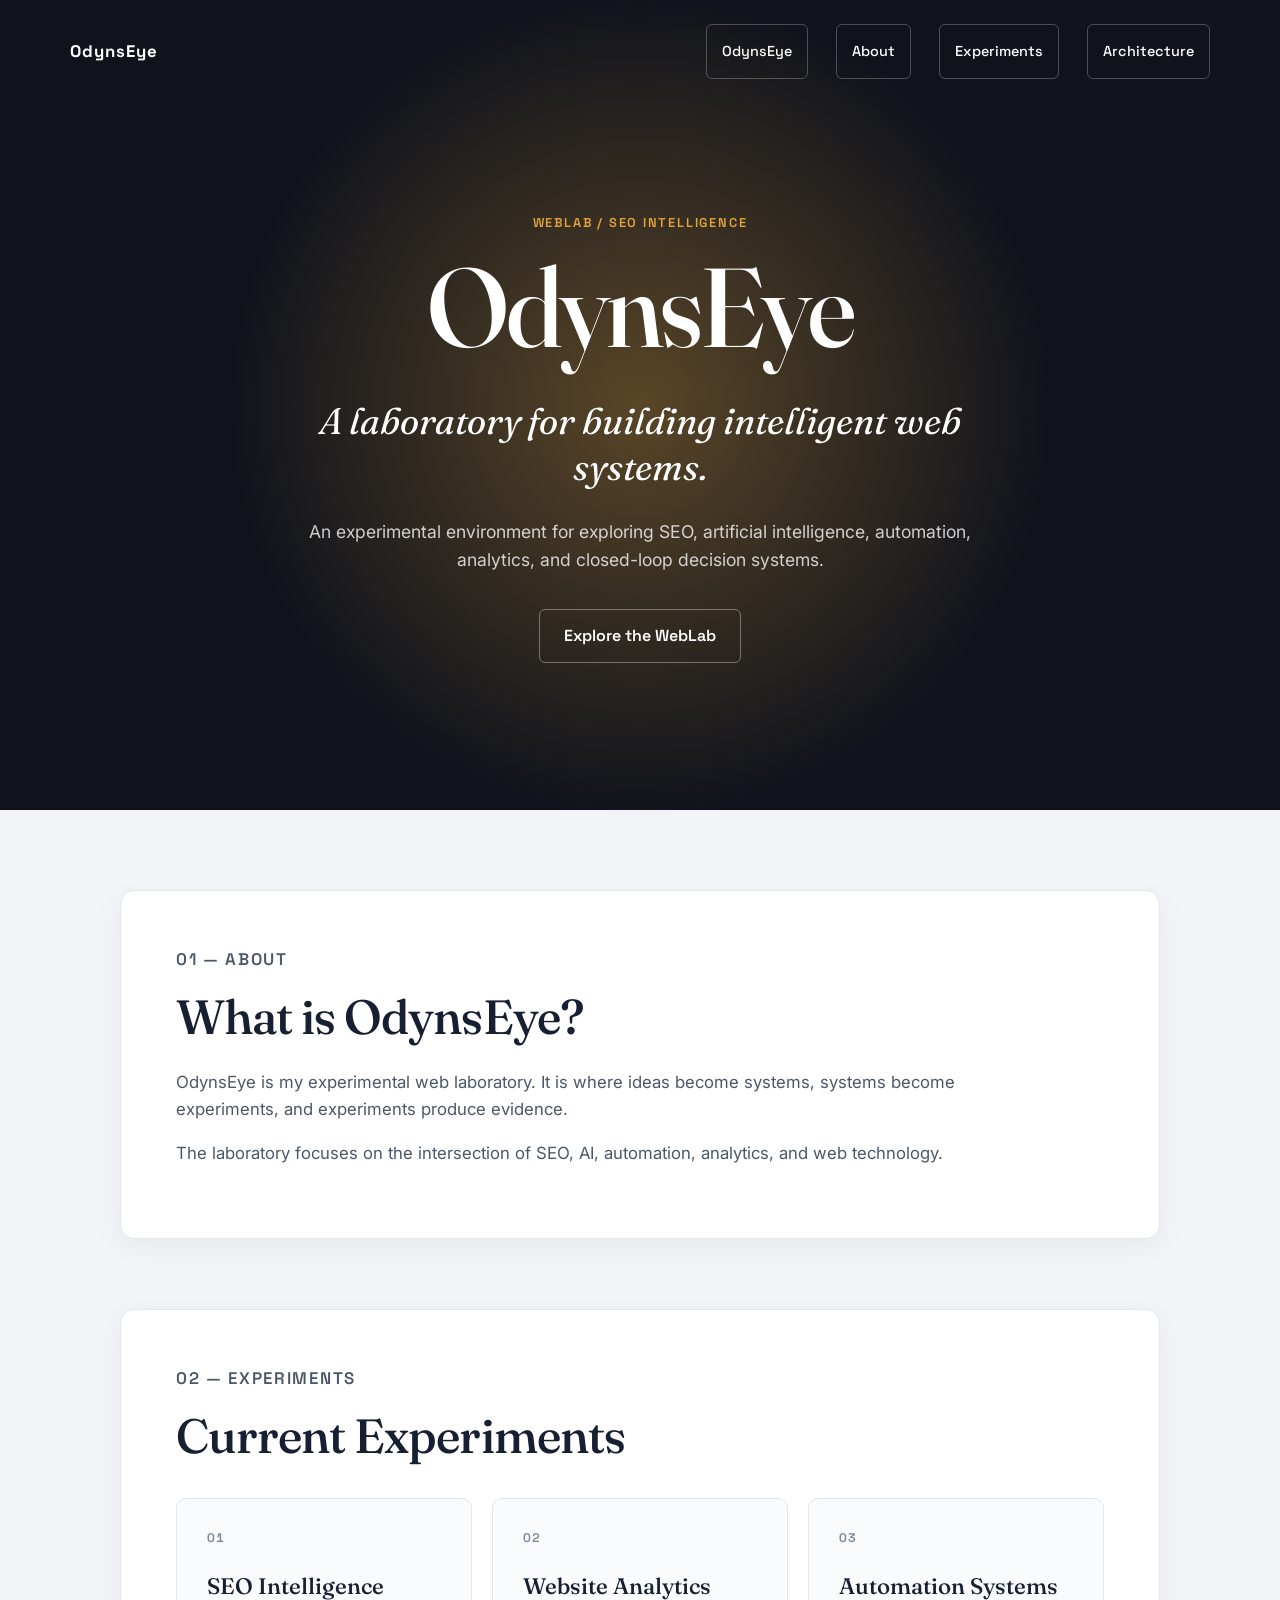
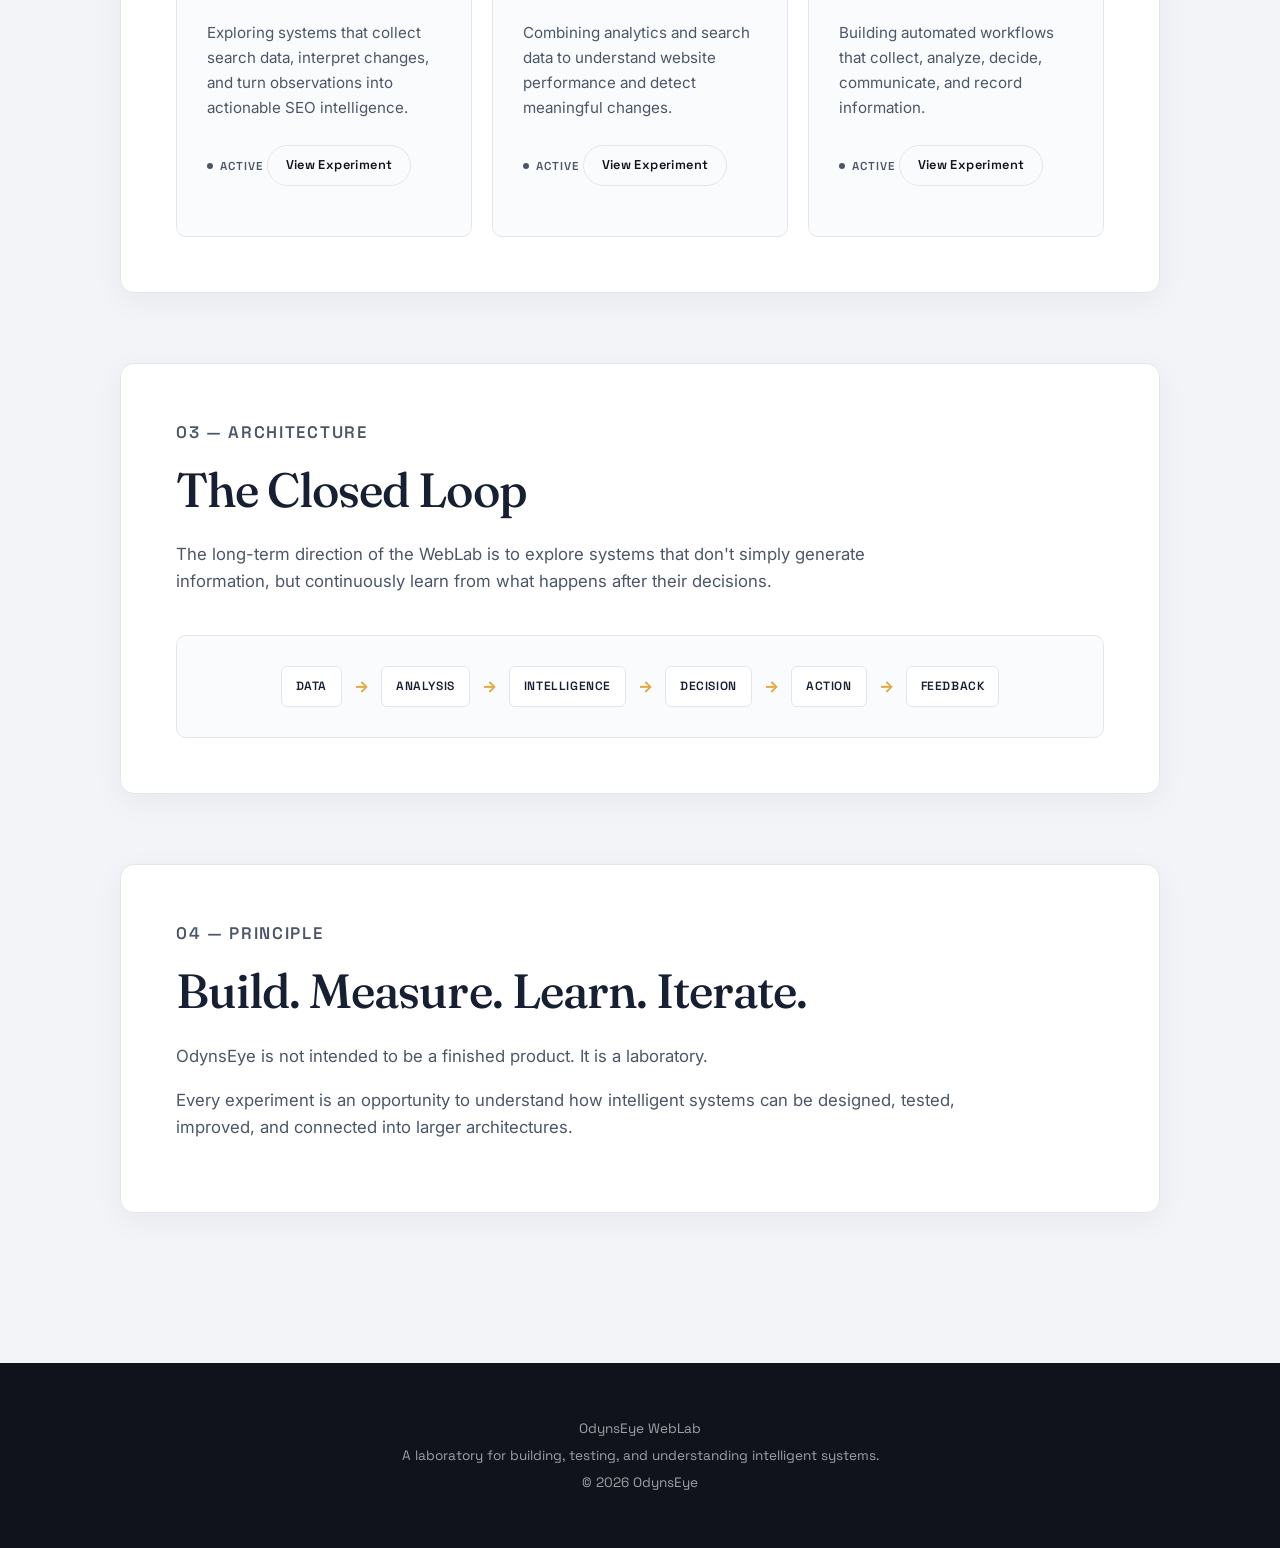
==== commit 5dd37ffe: "Update index.html" ====
--- a/index.html
+++ b/index.html
@@ -1,27 +1,27 @@
-
+<!DOCTYPE html>
 <html lang="en">
 <head>
     <meta charset="UTF-8">
- 
+
     <meta name="viewport" content="width=device-width, initial-scale=1.0">
- 
+
     <title>OdynsEye WebLab</title>
- 
+
     <meta
         name="description"
         content="OdynsEye is a web laboratory for experimenting with SEO, AI, automation, analytics, and intelligent web systems."
     >
- 
+
     <link rel="stylesheet" href="style.css">
 </head>
- 
+
 <body>
- 
+
     <header class="hero">
- 
+
         <nav class="nav">
             <div class="logo">OdynsEye</div>
- 
+
             <div class="nav-links">
                 <a href="index.html">OdynsEye</a>
                 <a href="about/index.html">About</a>
@@ -29,178 +29,180 @@
                 <a href="architecture/index.html">Architecture</a>
             </div>
         </nav>
- 
+
         <div class="hero-content">
- 
+
             <p class="eyebrow">WEBLAB / SEO INTELLIGENCE</p>
- 
+
             <h1>OdynsEye</h1>
- 
+
             <h2>A laboratory for building intelligent web systems.</h2>
- 
+
             <p class="hero-text">
                 An experimental environment for exploring SEO,
                 artificial intelligence, automation, analytics,
                 and closed-loop decision systems.
             </p>
- 
+
             <a class="button" href="#experiments">
                 Explore the WebLab
             </a>
- 
+
         </div>
- 
+
     </header>
- 
- 
+
+
     <main>
- 
+
         <section id="about" class="section">
- 
+
             <p class="section-label">01 — ABOUT</p>
- 
+
             <h2>What is OdynsEye?</h2>
- 
+
             <p>
                 OdynsEye is my experimental web laboratory.
                 It is where ideas become systems, systems become
                 experiments, and experiments produce evidence.
             </p>
- 
+
             <p>
                 The laboratory focuses on the intersection of
                 SEO, AI, automation, analytics, and web technology.
             </p>
- 
-        </section>
- 
- 
+
+        </section>
+
+
         <section id="experiments" class="section">
- 
+
             <p class="section-label">02 — EXPERIMENTS</p>
- 
+
             <h2>Current Experiments</h2>
- 
+
             <div class="cards">
- 
+
                 <article class="card">
                     <span class="card-number">01</span>
- 
+
                     <h3>SEO Intelligence</h3>
- 
+
                     <p>
                         Exploring systems that collect search data,
                         interpret changes, and turn observations
                         into actionable SEO intelligence.
                     </p>
- 
+
                     <span class="status">ACTIVE</span>
- 
+
                     <a class="card-link" href="experiments/seo-intelligence.html">View Experiment</a>
                 </article>
- 
- 
+
+
                 <article class="card">
                     <span class="card-number">02</span>
- 
+
                     <h3>Website Analytics</h3>
- 
+
                     <p>
                         Combining analytics and search data to
                         understand website performance and detect
                         meaningful changes.
                     </p>
- 
+
                     <span class="status">ACTIVE</span>
- 
+
                     <a class="card-link" href="experiments/website-analytics.html">View Experiment</a>
                 </article>
- 
- 
+
+
                 <article class="card">
                     <span class="card-number">03</span>
- 
+
                     <h3>Automation Systems</h3>
- 
+
                     <p>
                         Building automated workflows that collect,
                         analyze, decide, communicate, and record
                         information.
                     </p>
- 
+
                     <span class="status">ACTIVE</span>
- 
+
                     <a class="card-link" href="experiments/automation-systems.html">View Experiment</a>
                 </article>
- 
+
             </div>
- 
-        </section>
- 
- 
+
+        </section>
+
+
         <section id="architecture" class="section">
- 
+
             <p class="section-label">03 — ARCHITECTURE</p>
- 
+
             <h2>The Closed Loop</h2>
- 
+
             <p>
                 The long-term direction of the WebLab is to explore
                 systems that don't simply generate information,
                 but continuously learn from what happens after
                 their decisions.
             </p>
- 
+
             <div class="loop">
- 
+
                 <div>DATA</div>
                 <span>→</span>
- 
+
                 <div>ANALYSIS</div>
                 <span>→</span>
- 
+
                 <div>INTELLIGENCE</div>
                 <span>→</span>
- 
+
                 <div>DECISION</div>
                 <span>→</span>
- 
+
                 <div>ACTION</div>
                 <span>→</span>
- 
+
                 <div>FEEDBACK</div>
- 
+
             </div>
- 
-        </section>
- 
- 
+
+        </section>
+
+
         <section class="section">
- 
+
             <p class="section-label">04 — PRINCIPLE</p>
- 
+
             <h2>Build. Measure. Learn. Iterate.</h2>
- 
+
             <p>
                 OdynsEye is not intended to be a finished product.
                 It is a laboratory.
             </p>
- 
+
             <p>
                 Every experiment is an opportunity to understand
                 how intelligent systems can be designed, tested,
                 improved, and connected into larger architectures.
             </p>
- 
-        </section>
- 
+
+        </section>
+
     </main>
- 
+
 <footer>
     <p>OdynsEye WebLab</p>
     <p>A laboratory for building, testing, and understanding intelligent systems.</p>
-    <p>© 2026 OdynsEye</p>
+    <p>© <span data-year>2026</span> OdynsEye</p>
 </footer>
- 
+
+<script src="main.js" defer></script>
+
 </body>
 </html>
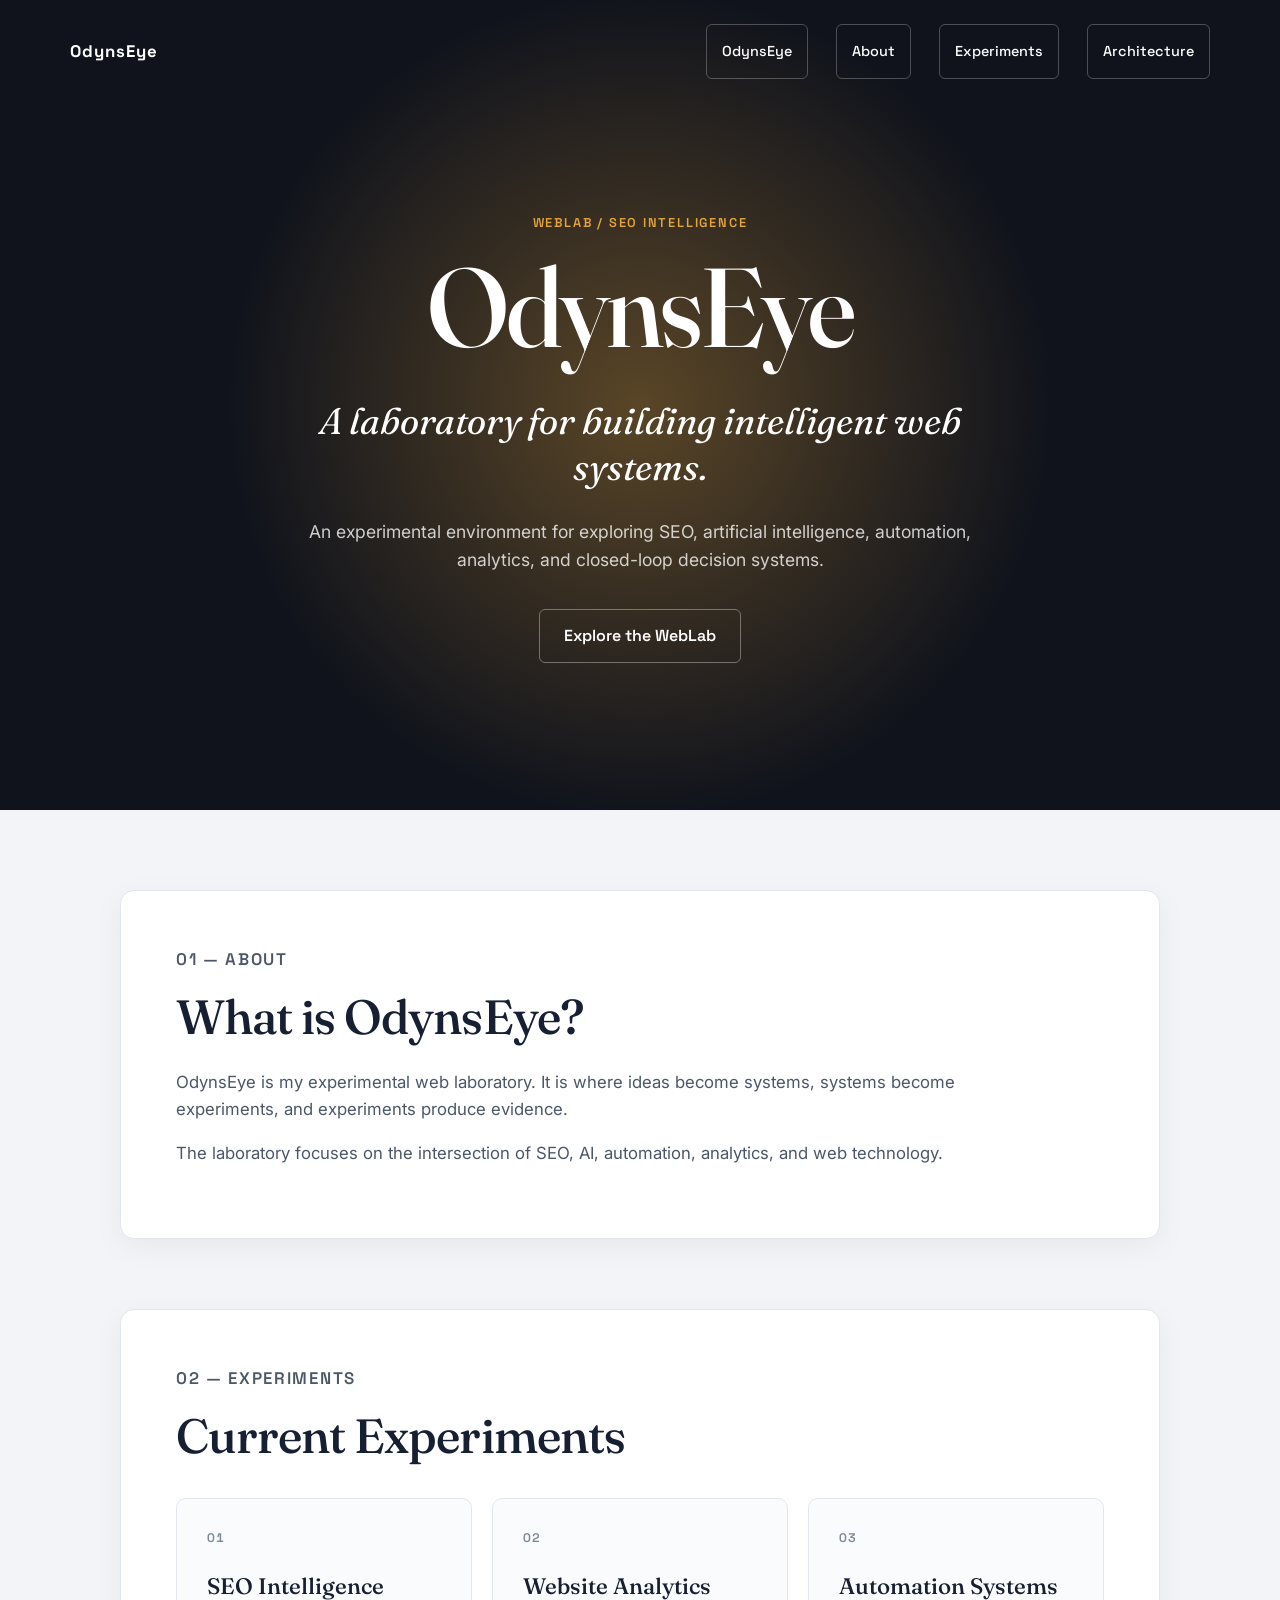
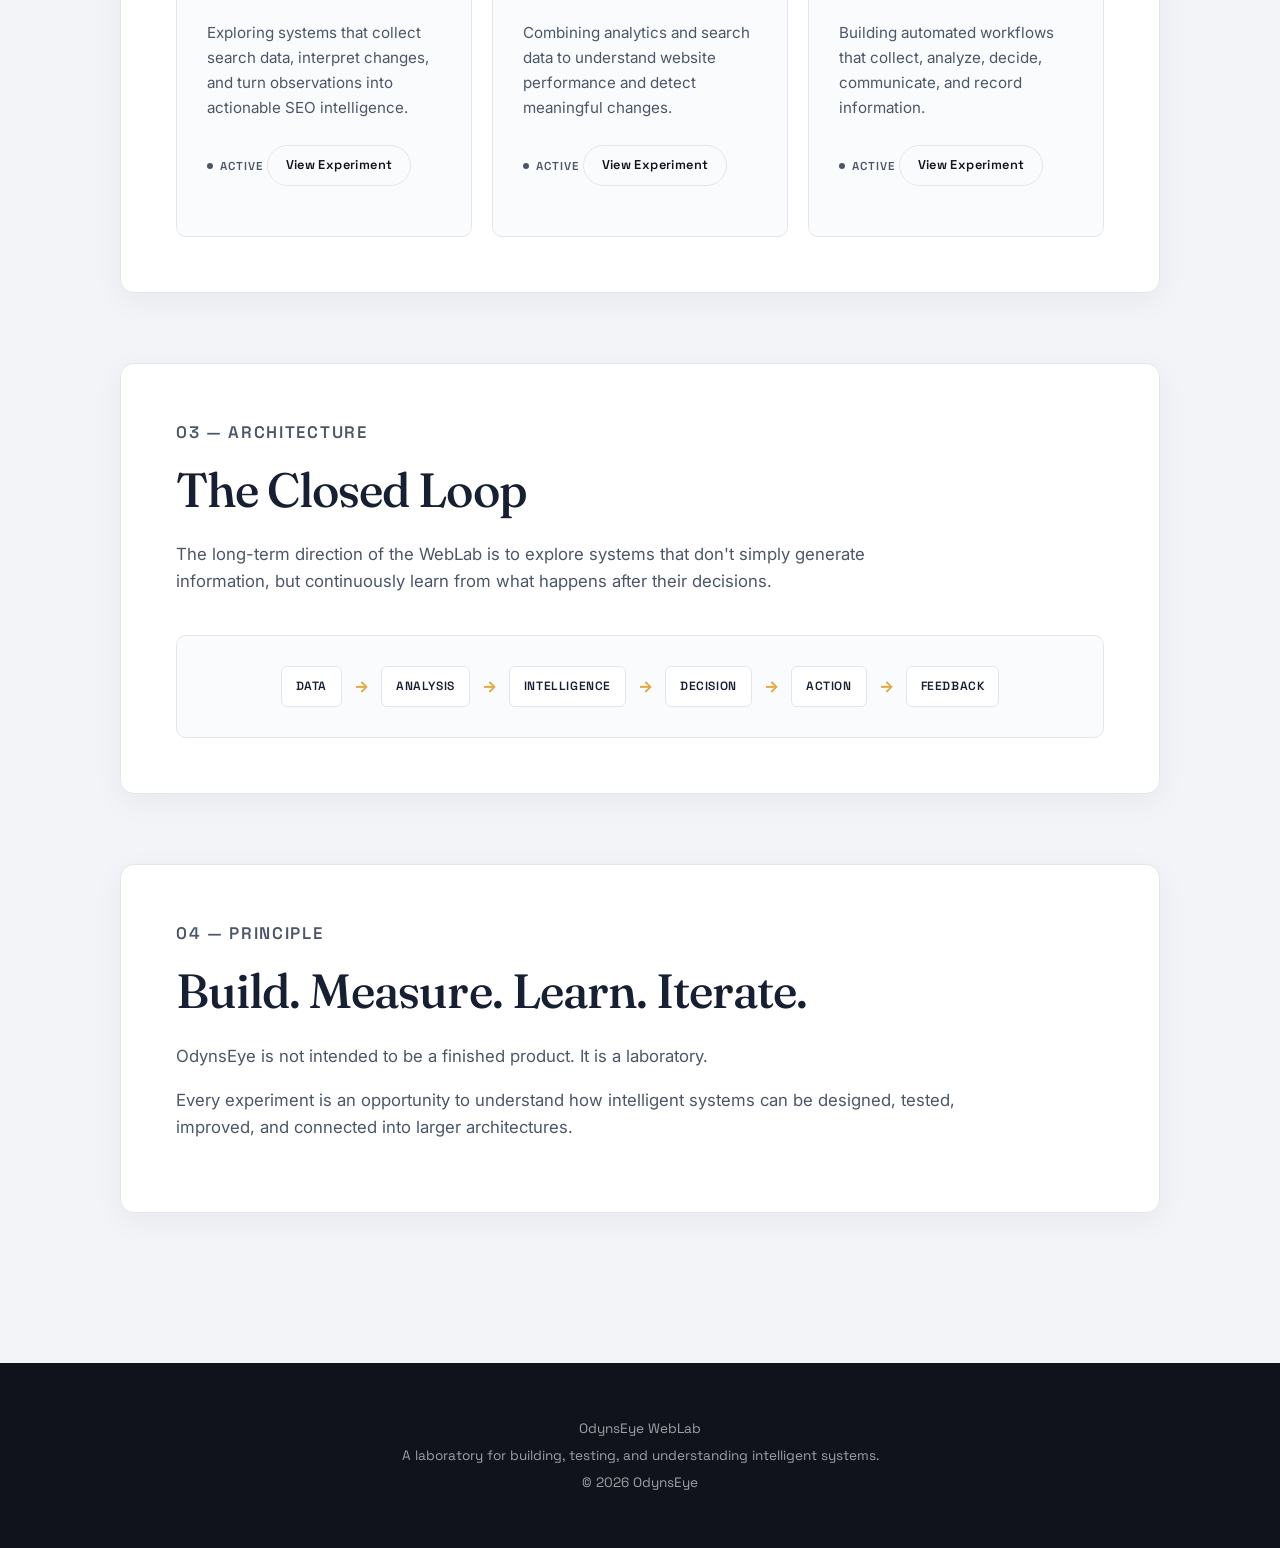
==== commit fc5ce542: "Update index.html" ====
--- a/index.html
+++ b/index.html
@@ -1,6 +1,14 @@
 <!DOCTYPE html>
 <html lang="en">
 <head>
+    <script async src="https://www.googletagmanager.com/gtag/js?id=G-B2QJ4DXFWK"></script>
+    <script>
+      window.dataLayer = window.dataLayer || [];
+      function gtag(){dataLayer.push(arguments);}
+      gtag('js', new Date());
+
+      gtag('config', 'G-B2QJ4DXFWK');
+    </script>
     <meta charset="UTF-8">
 
     <meta name="viewport" content="width=device-width, initial-scale=1.0">
--- a/style.css
+++ b/style.css
@@ -2,9 +2,9 @@
    OdynsEye WebLab
    Visual System v2 — "Iris & Instrument"
    ========================================= */
- 
+
 @import url('https://fonts.googleapis.com/css2?family=Fraunces:opsz,wght@9..144,400;9..144,500;9..144,600&family=Space+Grotesk:wght@500;600;700&family=Inter:wght@400;500&display=swap');
- 
+
 :root {
     --ink: #10131c;
     --ink-soft: #171c29;
@@ -16,20 +16,20 @@
     --accent: #e3a43b;
     --accent-dim: rgba(227, 164, 59, 0.35);
     --scan: #6fd8c9;
- 
+
     --font-display: "Fraunces", "Iowan Old Style", Georgia, serif;
     --font-mono: "Space Grotesk", "IBM Plex Mono", monospace;
     --font-body: "Inter", -apple-system, "Segoe UI", sans-serif;
 }
- 
+
 * {
     box-sizing: border-box;
 }
- 
+
 html {
     scroll-behavior: smooth;
 }
- 
+
 body {
     margin: 0;
     font-family: var(--font-body);
@@ -37,22 +37,25 @@
     background: var(--paper);
     color: #172033;
 }
- 
- 
+
+
 /* =========================================
    NAVIGATION
    ========================================= */
- 
+
 .nav {
+    position: relative;
+    z-index: 1;
+
     max-width: 1200px;
     margin: 0 auto;
     padding: 24px 30px;
- 
+
     display: flex;
     align-items: center;
     justify-content: space-between;
 }
- 
+
 .logo {
     font-family: var(--font-mono);
     font-size: 1.05rem;
@@ -60,71 +63,78 @@
     letter-spacing: 0.06em;
     color: white;
 }
- 
+
 .nav-links {
     display: flex;
     gap: 28px;
 }
- 
+
 .nav-links a {
     display: inline-block;
- 
+
     padding: 15px 15px;
- 
+
     border: 1px solid rgba(255, 255, 255, 0.25);
     border-radius: 6px;
- 
+
     color: white;
     text-decoration: none;
     font-family: var(--font-mono);
     font-size: 0.9rem;
     font-weight: 500;
     opacity: 1;
- 
+
     transition: background 0.25s ease, border-color 0.25s ease, transform 0.2s ease;
 }
- 
+
 .nav-links a:hover {
     background: rgba(255, 255, 255, 0.08);
     border-color: var(--accent);
     transform: translateY(-2px);
 }
- 
+
+.nav-links a.active {
+    border-color: var(--accent);
+    color: var(--accent);
+}
+
 .nav-links a:focus-visible,
 .button:focus-visible {
     outline: 2px solid var(--accent);
     outline-offset: 3px;
 }
- 
- 
+
+
 /* =========================================
    HERO
    ========================================= */
- 
+
 .hero {
     position: relative;
     overflow: hidden;
- 
+
     min-height: 620px;
     background: var(--ink);
     color: white;
 }
- 
+
 .hero::before {
     content: "";
     position: absolute;
     top: 50%;
     left: 50%;
- 
+
     width: 900px;
     height: 900px;
- 
+
     background: radial-gradient(circle, var(--accent-dim) 0%, rgba(227, 164, 59, 0) 65%);
     transform: translate(-50%, -50%);
- 
+
+    pointer-events: none;
+
     animation: iris-breathe 7s ease-in-out infinite;
 }
- 
+
 @keyframes iris-breathe {
     0%, 100% {
         opacity: 0.55;
@@ -135,73 +145,73 @@
         transform: translate(-50%, -50%) scale(1.05);
     }
 }
- 
+
 .hero-content {
     position: relative;
     z-index: 1;
- 
+
     max-width: 850px;
     margin: 0 auto;
     padding: 110px 30px 140px;
     text-align: center;
 }
- 
+
 .eyebrow {
     margin: 0 0 20px;
- 
+
     font-family: var(--font-mono);
     font-size: 0.8rem;
     font-weight: 600;
     letter-spacing: 0.14em;
     opacity: 0;
     color: var(--accent);
- 
+
     animation: rise-in 0.7s ease forwards;
     animation-delay: 0.05s;
 }
- 
+
 .hero h1 {
     margin: 0;
- 
+
     font-family: var(--font-display);
     font-weight: 500;
     font-size: clamp(4rem, 10vw, 7rem);
     line-height: 0.95;
     letter-spacing: -0.03em;
     opacity: 0;
- 
+
     animation: rise-in 0.8s ease forwards;
     animation-delay: 0.18s;
 }
- 
+
 .hero h2 {
     margin: 38px auto 0;
- 
+
     max-width: 760px;
- 
+
     font-family: var(--font-display);
     font-weight: 400;
     font-style: italic;
     font-size: clamp(1.5rem, 3vw, 2.3rem);
     line-height: 1.25;
     opacity: 0;
- 
+
     animation: rise-in 0.8s ease forwards;
     animation-delay: 0.34s;
 }
- 
+
 .hero-text {
     max-width: 700px;
     margin: 28px auto 35px;
- 
+
     font-size: 1.1rem;
     opacity: 0;
     color: rgba(255, 255, 255, 0.78);
- 
+
     animation: rise-in 0.8s ease forwards;
     animation-delay: 0.5s;
 }
- 
+
 @keyframes rise-in {
     from {
         opacity: 0;
@@ -212,270 +222,270 @@
         transform: translateY(0);
     }
 }
- 
+
 .button {
     position: relative;
     overflow: hidden;
     display: inline-block;
- 
+
     padding: 13px 24px;
- 
+
     border: 1px solid rgba(255, 255, 255, 0.35);
     border-radius: 6px;
- 
+
     color: white;
     text-decoration: none;
     font-family: var(--font-mono);
     font-weight: 600;
- 
+
     opacity: 0;
- 
+
     animation: rise-in 0.8s ease forwards;
     animation-delay: 0.64s;
- 
+
     transition: color 0.25s ease, border-color 0.25s ease, background 0.25s ease;
 }
- 
+
 .button::before {
     content: "";
     position: absolute;
     top: 0;
     left: -60%;
- 
+
     width: 40%;
     height: 100%;
- 
+
     background: rgba(255, 255, 255, 0.5);
     transform: skewX(-20deg);
- 
+
     transition: left 0.5s ease;
 }
- 
+
 .button:hover {
     background: white;
     color: var(--ink);
     border-color: white;
 }
- 
+
 .button:hover::before {
     left: 130%;
 }
- 
- 
+
+
 /* =========================================
    MAIN CONTENT
    ========================================= */
- 
+
 main {
     max-width: 1100px;
     margin: 0 auto;
     padding: 80px 30px;
 }
- 
+
 .section {
     margin-bottom: 70px;
- 
+
     padding: 55px;
- 
+
     background: var(--card);
- 
+
     border: 1px solid var(--line);
     border-radius: 14px;
- 
+
     box-shadow: 0 8px 30px rgba(0, 0, 0, 0.05);
 }
- 
+
 .section-label {
     margin: 0 0 18px;
- 
+
     font-family: var(--font-mono);
     font-size: 0.78rem;
     font-weight: 600;
     letter-spacing: 0.1em;
- 
+
     color: var(--text-faint);
 }
- 
+
 .section h2 {
     margin: 0 0 25px;
- 
+
     font-family: var(--font-display);
     font-weight: 500;
     font-size: clamp(2rem, 4vw, 3rem);
     line-height: 1.1;
     letter-spacing: -0.02em;
 }
- 
+
 .section p {
     max-width: 780px;
- 
+
     font-size: 1.05rem;
     color: var(--text-muted);
 }
- 
- 
+
+
 /* =========================================
    EXPERIMENT CARDS
    ========================================= */
- 
+
 .cards {
     display: grid;
     grid-template-columns: repeat(3, 1fr);
     gap: 20px;
- 
+
     margin-top: 35px;
 }
- 
+
 .card {
     position: relative;
     overflow: hidden;
- 
+
     padding: 30px;
- 
+
     border: 1px solid var(--line);
     border-radius: 10px;
- 
+
     background: #fafbfc;
- 
+
     transition:
         transform 0.25s ease,
         box-shadow 0.25s ease,
         border-color 0.25s ease;
 }
- 
+
 .card::before {
     content: "";
     position: absolute;
     top: 0;
     left: 0;
     right: 0;
- 
+
     height: 3px;
- 
+
     background: var(--accent);
     transform: scaleX(0);
     transform-origin: left;
- 
+
     transition: transform 0.3s ease;
 }
- 
+
 .card:hover {
     transform: translateY(-4px);
     box-shadow: 0 12px 30px rgba(0, 0, 0, 0.08);
     border-color: rgba(227, 164, 59, 0.4);
 }
- 
+
 .card:hover::before {
     transform: scaleX(1);
 }
- 
+
 .card-number {
     display: block;
- 
+
     margin-bottom: 20px;
- 
+
     font-family: var(--font-mono);
     font-size: 0.78rem;
     font-weight: 600;
     letter-spacing: 0.08em;
     font-variant-numeric: tabular-nums;
- 
+
     color: var(--text-faint);
 }
- 
+
 .card h3 {
     margin: 0 0 15px;
- 
+
     font-family: var(--font-display);
     font-weight: 500;
     font-size: 1.4rem;
 }
- 
+
 .card p {
     margin-bottom: 25px;
- 
+
     font-size: 0.95rem;
     line-height: 1.65;
     color: var(--text-muted);
 }
- 
- 
+
+
 /* -- dedicated button for links inside a card -- */
- 
+
 .card-link {
     position: relative;
     overflow: hidden;
     display: inline-flex;
- 
+
     margin-bottom: 20px;
     padding: 9px 18px;
- 
+
     border: 1px solid var(--line);
     border-radius: 999px;
- 
+
     font-family: var(--font-mono);
     font-size: 0.8rem;
     font-weight: 600;
     letter-spacing: 0.03em;
     color: var(--ink);
     text-decoration: none;
- 
+
     transition: color 0.3s ease, border-color 0.3s ease;
 }
- 
+
 .card-link::before {
     content: "";
     position: absolute;
     inset: 0;
     z-index: -1;
- 
+
     background: var(--accent);
     transform: translateY(101%);
- 
+
     transition: transform 0.3s ease;
 }
- 
+
 .card-link:hover,
 .card-link:focus-visible {
     color: var(--ink);
     border-color: var(--accent);
 }
- 
+
 .card-link:hover::before,
 .card-link:focus-visible::before {
     transform: translateY(0);
 }
- 
+
 .card-link:focus-visible {
     outline: 2px solid var(--accent);
     outline-offset: 3px;
 }
- 
+
 .status {
     display: inline-flex;
     align-items: center;
     gap: 7px;
- 
+
     font-family: var(--font-mono);
     font-size: 0.72rem;
     font-weight: 600;
     letter-spacing: 0.08em;
- 
+
     color: var(--text-muted);
 }
- 
+
 .status::before {
     content: "";
- 
+
     width: 6px;
     height: 6px;
     border-radius: 50%;
- 
+
     background: currentColor;
- 
+
     animation: pulse-dot 2s ease-in-out infinite;
 }
- 
+
 @keyframes pulse-dot {
     0%, 100% {
         opacity: 0.4;
@@ -484,45 +494,45 @@
         opacity: 1;
     }
 }
- 
- 
+
+
 /* =========================================
    CLOSED LOOP
    ========================================= */
- 
+
 .loop {
     position: relative;
     overflow: hidden;
- 
+
     display: flex;
     align-items: center;
     justify-content: center;
     flex-wrap: wrap;
     gap: 12px;
- 
+
     margin-top: 40px;
     padding: 30px;
- 
+
     border: 1px solid var(--line);
     border-radius: 10px;
- 
+
     background: #fafbfc;
 }
- 
+
 .loop::after {
     content: "";
     position: absolute;
     top: 0;
     left: -30%;
- 
+
     width: 30%;
     height: 100%;
- 
+
     background: linear-gradient(90deg, transparent, rgba(111, 216, 201, 0.16), transparent);
- 
+
     animation: scan-sweep 4.5s linear infinite;
 }
- 
+
 @keyframes scan-sweep {
     from {
         left: -30%;
@@ -531,133 +541,133 @@
         left: 100%;
     }
 }
- 
+
 .loop div {
     position: relative;
     z-index: 1;
- 
+
     padding: 10px 14px;
- 
+
     border: 1px solid var(--line);
     border-radius: 6px;
- 
+
     font-family: var(--font-mono);
     font-size: 0.75rem;
     font-weight: 600;
     letter-spacing: 0.05em;
- 
+
     background: var(--card);
 }
- 
+
 .loop span {
     position: relative;
     z-index: 1;
- 
+
     color: var(--accent);
     font-weight: 700;
 }
- 
- 
+
+
 /* =========================================
    FOOTER
    ========================================= */
- 
+
 footer {
     padding: 50px 30px;
- 
+
     text-align: center;
- 
+
     background: var(--ink);
     color: white;
 }
- 
+
 footer p {
     margin: 5px 0;
- 
+
     font-family: var(--font-mono);
     opacity: 0.6;
     font-size: 0.85rem;
 }
- 
- 
+
+
 /* =========================================
    RESPONSIVE
    ========================================= */
- 
+
 @media (max-width: 800px) {
- 
+
     .nav {
         padding: 20px;
     }
- 
+
     .nav-links {
         gap: 15px;
     }
- 
+
     .hero-content {
         padding: 90px 20px 110px;
     }
- 
+
     main {
         padding: 50px 20px;
     }
- 
+
     .section {
         padding: 35px 25px;
     }
- 
+
     .cards {
         grid-template-columns: 1fr;
     }
- 
+
     .loop {
         justify-content: flex-start;
     }
 }
- 
- 
+
+
 @media (max-width: 500px) {
- 
+
     .nav {
         align-items: flex-start;
         flex-direction: column;
         gap: 15px;
     }
- 
+
     .nav-links {
         flex-wrap: wrap;
     }
- 
+
     .hero {
         min-height: auto;
     }
- 
+
     .hero h1 {
         font-size: 4rem;
     }
- 
+
     .hero h2 {
         font-size: 1.5rem;
     }
- 
+
     .hero-text {
         font-size: 1rem;
     }
 }
- 
- 
+
+
 /* =========================================
    MOTION PREFERENCES
    ========================================= */
- 
+
 @media (prefers-reduced-motion: reduce) {
- 
+
     .hero::before,
     .loop::after,
     .status::before {
         animation: none;
     }
- 
+
     .eyebrow,
     .hero h1,
     .hero h2,
@@ -666,7 +676,7 @@
         animation: none;
         opacity: 1;
     }
- 
+
     .card,
     .button::before,
     .nav-links a::after {
